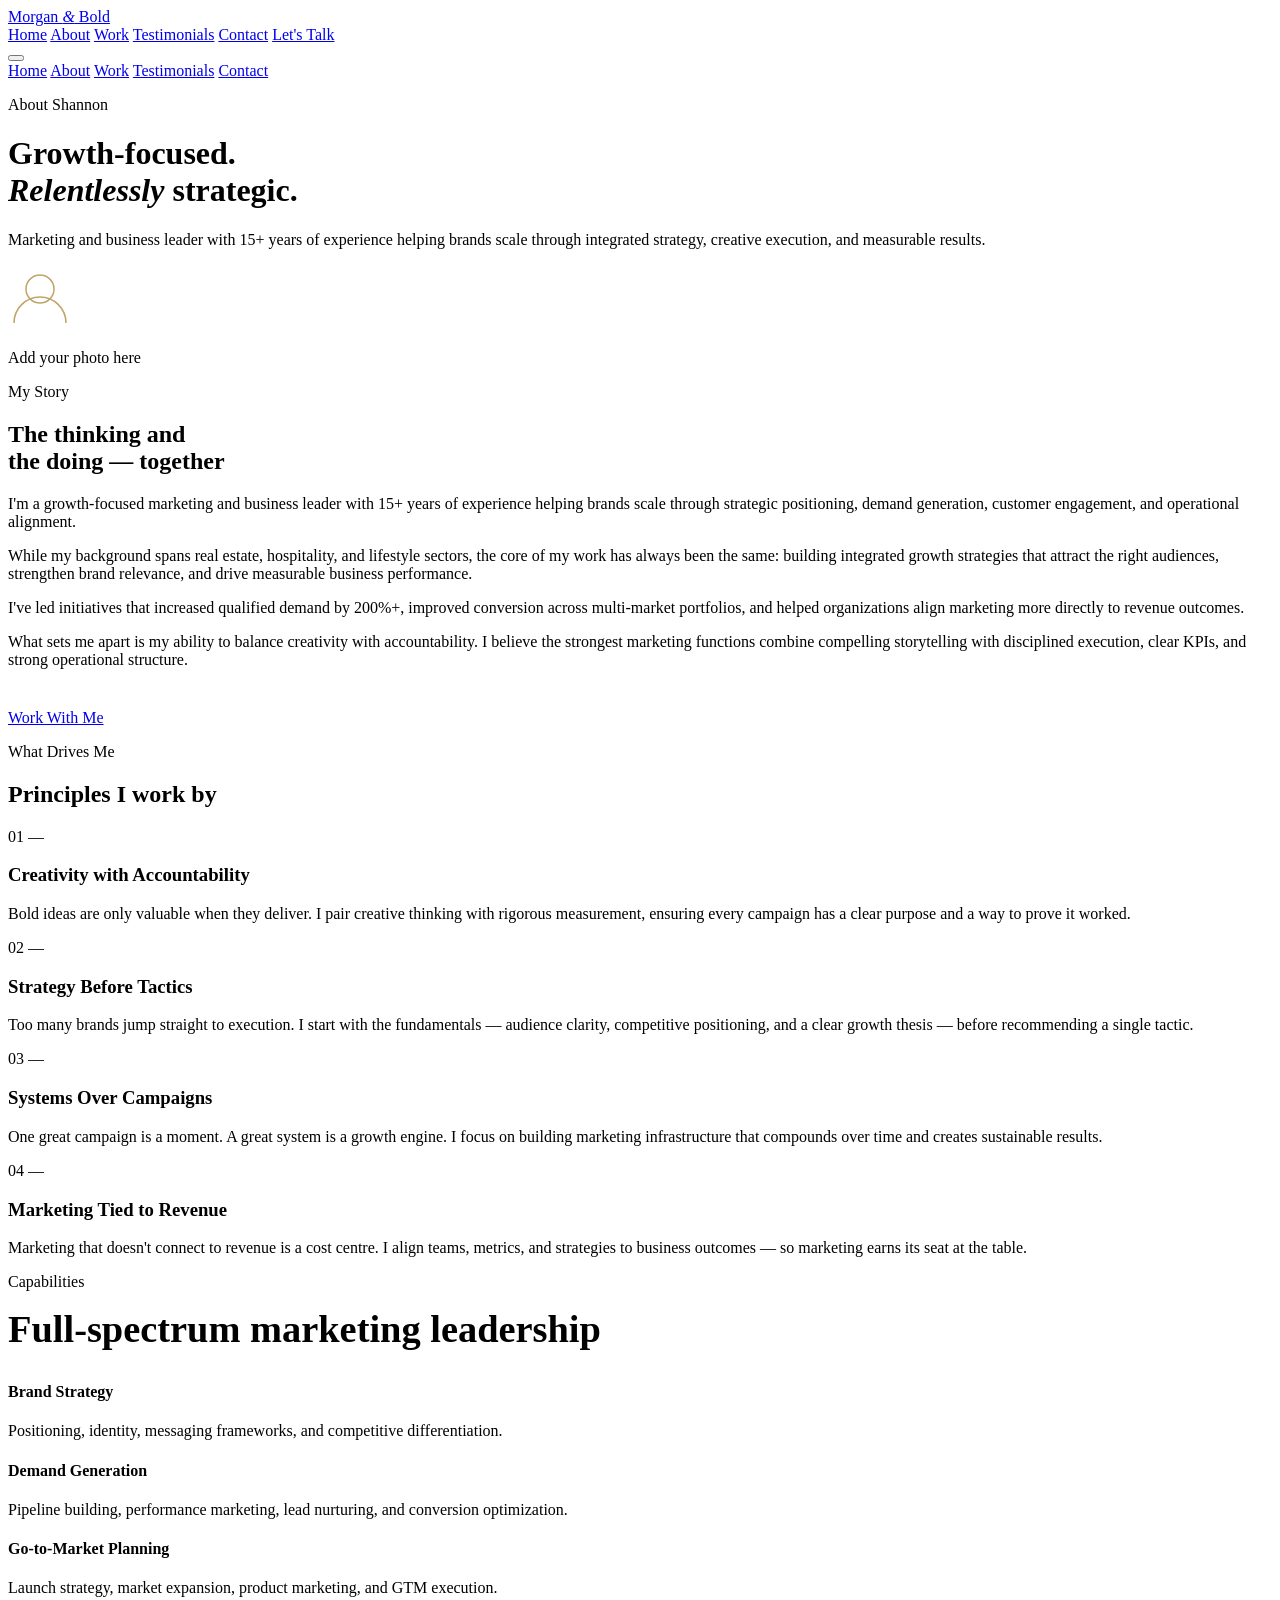
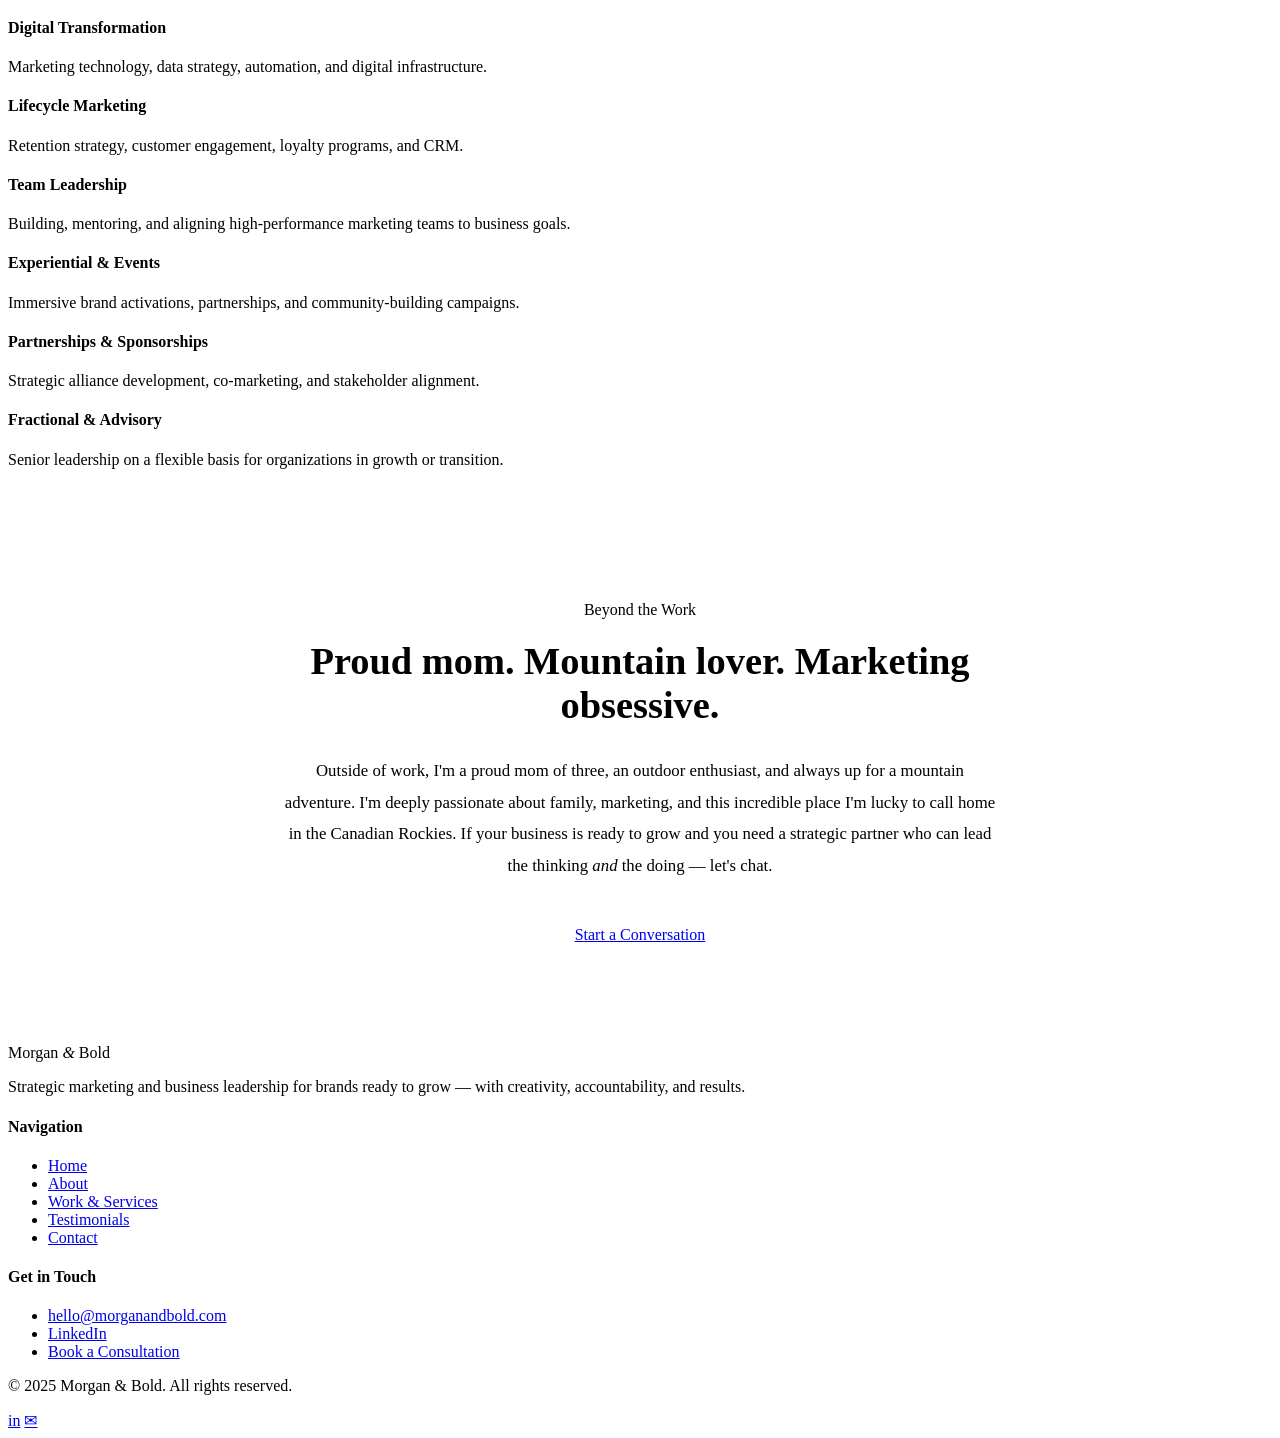
==== about.html @ dfce90c3 "Add files via upload" ====
<!DOCTYPE html>
<html lang="en">
<head>
  <meta charset="UTF-8" />
  <meta name="viewport" content="width=device-width, initial-scale=1.0" />
  <title>About — Morgan &amp; Bold</title>
  <meta name="description" content="Meet Shannon Lee Morgan — 15+ years of marketing leadership across real estate, hospitality, and lifestyle brands." />
  <link rel="stylesheet" href="css/style.css" />
</head>
<body>

  <!-- ══ NAVIGATION ══ -->
  <nav>
    <a href="index.html" class="nav-logo">Morgan <em>&amp;</em> Bold</a>
    <div class="nav-links">
      <a href="index.html">Home</a>
      <a href="about.html" class="active">About</a>
      <a href="work.html">Work</a>
      <a href="testimonials.html">Testimonials</a>
      <a href="contact.html">Contact</a>
      <a href="contact.html" class="nav-cta">Let's Talk</a>
    </div>
    <button class="hamburger" aria-label="Menu">
      <span></span><span></span><span></span>
    </button>
  </nav>
  <div class="mobile-menu">
    <a href="index.html">Home</a>
    <a href="about.html">About</a>
    <a href="work.html">Work</a>
    <a href="testimonials.html">Testimonials</a>
    <a href="contact.html">Contact</a>
  </div>

  <!-- ══ PAGE HERO ══ -->
  <div class="page-hero">
    <div class="container">
      <p class="section-label">About Shannon</p>
      <h1>Growth-focused.<br><em>Relentlessly</em> strategic.</h1>
      <p class="page-hero-sub">Marketing and business leader with 15+ years of experience helping brands scale through integrated strategy, creative execution, and measurable results.</p>
    </div>
  </div>

  <!-- ══ ABOUT INTRO ══ -->
  <section>
    <div class="container">
      <div class="about-intro">
        <div>
          <div class="about-photo-wrap">
            <!-- Replace with: <img src="images/shannon.jpg" alt="Shannon Lee Morgan" style="width:100%;height:100%;object-fit:cover;position:relative;z-index:1;"> -->
            <div class="about-photo-placeholder">
              <svg width="64" height="64" viewBox="0 0 64 64" fill="none">
                <circle cx="32" cy="24" r="14" stroke="#BFA46A" stroke-width="1.5"/>
                <path d="M6 58c0-14.359 11.640-26 26-26s26 11.641 26 26" stroke="#BFA46A" stroke-width="1.5"/>
              </svg>
              <p>Add your photo here</p>
            </div>
          </div>
        </div>

        <div class="about-text">
          <p class="section-label" data-reveal>My Story</p>
          <h2 data-reveal data-reveal-delay="100">The thinking and<br>the doing — together</h2>
          <div class="divider" data-reveal data-reveal-delay="150"></div>
          <p class="lead" data-reveal data-reveal-delay="200">
            I'm a growth-focused marketing and business leader with 15+ years of experience helping brands scale through strategic positioning, demand generation, customer engagement, and operational alignment.
          </p>
          <p data-reveal data-reveal-delay="250">
            While my background spans real estate, hospitality, and lifestyle sectors, the core of my work has always been the same: building integrated growth strategies that attract the right audiences, strengthen brand relevance, and drive measurable business performance.
          </p>
          <p data-reveal data-reveal-delay="300">
            I've led initiatives that increased qualified demand by 200%+, improved conversion across multi-market portfolios, and helped organizations align marketing more directly to revenue outcomes.
          </p>
          <p data-reveal data-reveal-delay="350">
            What sets me apart is my ability to balance creativity with accountability. I believe the strongest marketing functions combine compelling storytelling with disciplined execution, clear KPIs, and strong operational structure.
          </p>
          <div style="margin-top:40px;" data-reveal data-reveal-delay="400">
            <a href="contact.html" class="btn btn-filled"><span>Work With Me</span></a>
          </div>
        </div>
      </div>
    </div>
  </section>

  <!-- ══ VALUES ══ -->
  <section class="values-section">
    <div class="container">
      <p class="section-label" data-reveal>What Drives Me</p>
      <h2 data-reveal data-reveal-delay="100">Principles I work by</h2>
      <div class="values-grid" data-reveal data-reveal-delay="200">
        <div class="value-item">
          <div class="value-num">01 —</div>
          <h3>Creativity with Accountability</h3>
          <p>Bold ideas are only valuable when they deliver. I pair creative thinking with rigorous measurement, ensuring every campaign has a clear purpose and a way to prove it worked.</p>
        </div>
        <div class="value-item">
          <div class="value-num">02 —</div>
          <h3>Strategy Before Tactics</h3>
          <p>Too many brands jump straight to execution. I start with the fundamentals — audience clarity, competitive positioning, and a clear growth thesis — before recommending a single tactic.</p>
        </div>
        <div class="value-item">
          <div class="value-num">03 —</div>
          <h3>Systems Over Campaigns</h3>
          <p>One great campaign is a moment. A great system is a growth engine. I focus on building marketing infrastructure that compounds over time and creates sustainable results.</p>
        </div>
        <div class="value-item">
          <div class="value-num">04 —</div>
          <h3>Marketing Tied to Revenue</h3>
          <p>Marketing that doesn't connect to revenue is a cost centre. I align teams, metrics, and strategies to business outcomes — so marketing earns its seat at the table.</p>
        </div>
      </div>
    </div>
  </section>

  <!-- ══ EXPERTISE ══ -->
  <section class="expertise-section">
    <div class="container">
      <p class="section-label" data-reveal>Capabilities</p>
      <h2 style="font-size:clamp(2rem,3vw,2.8rem);margin-top:16px;" data-reveal data-reveal-delay="100">Full-spectrum marketing leadership</h2>
      <div class="expertise-grid">
        <div class="expertise-pill" data-reveal data-reveal-delay="100">
          <h4>Brand Strategy</h4>
          <p>Positioning, identity, messaging frameworks, and competitive differentiation.</p>
        </div>
        <div class="expertise-pill" data-reveal data-reveal-delay="150">
          <h4>Demand Generation</h4>
          <p>Pipeline building, performance marketing, lead nurturing, and conversion optimization.</p>
        </div>
        <div class="expertise-pill" data-reveal data-reveal-delay="200">
          <h4>Go-to-Market Planning</h4>
          <p>Launch strategy, market expansion, product marketing, and GTM execution.</p>
        </div>
        <div class="expertise-pill" data-reveal data-reveal-delay="250">
          <h4>Digital Transformation</h4>
          <p>Marketing technology, data strategy, automation, and digital infrastructure.</p>
        </div>
        <div class="expertise-pill" data-reveal data-reveal-delay="300">
          <h4>Lifecycle Marketing</h4>
          <p>Retention strategy, customer engagement, loyalty programs, and CRM.</p>
        </div>
        <div class="expertise-pill" data-reveal data-reveal-delay="350">
          <h4>Team Leadership</h4>
          <p>Building, mentoring, and aligning high-performance marketing teams to business goals.</p>
        </div>
        <div class="expertise-pill" data-reveal data-reveal-delay="400">
          <h4>Experiential &amp; Events</h4>
          <p>Immersive brand activations, partnerships, and community-building campaigns.</p>
        </div>
        <div class="expertise-pill" data-reveal data-reveal-delay="450">
          <h4>Partnerships &amp; Sponsorships</h4>
          <p>Strategic alliance development, co-marketing, and stakeholder alignment.</p>
        </div>
        <div class="expertise-pill" data-reveal data-reveal-delay="500">
          <h4>Fractional &amp; Advisory</h4>
          <p>Senior leadership on a flexible basis for organizations in growth or transition.</p>
        </div>
      </div>
    </div>
  </section>

  <!-- ══ PERSONAL NOTE ══ -->
  <section style="background:var(--warm-off);padding:100px 0;">
    <div class="container">
      <div style="max-width:720px;margin:0 auto;text-align:center;">
        <p class="section-label" style="justify-content:center;display:flex;" data-reveal>Beyond the Work</p>
        <h2 style="font-size:clamp(1.8rem,3vw,2.6rem);margin:20px 0 28px;" data-reveal data-reveal-delay="100">Proud mom. Mountain lover. Marketing obsessive.</h2>
        <div class="divider divider-center" data-reveal data-reveal-delay="150"></div>
        <p style="font-size:1.05rem;color:var(--mid);line-height:1.9;" data-reveal data-reveal-delay="200">
          Outside of work, I'm a proud mom of three, an outdoor enthusiast, and always up for a mountain adventure. I'm deeply passionate about family, marketing, and this incredible place I'm lucky to call home in the Canadian Rockies. If your business is ready to grow and you need a strategic partner who can lead the thinking <em>and</em> the doing — let's chat.
        </p>
        <div style="margin-top:44px;" data-reveal data-reveal-delay="300">
          <a href="contact.html" class="btn"><span>Start a Conversation</span></a>
        </div>
      </div>
    </div>
  </section>

  <!-- ══ FOOTER ══ -->
  <footer>
    <div class="footer-top">
      <div>
        <div class="footer-brand-name">Morgan <em>&amp;</em> Bold</div>
        <p class="footer-tagline">Strategic marketing and business leadership for brands ready to grow — with creativity, accountability, and results.</p>
      </div>
      <div class="footer-col">
        <h4>Navigation</h4>
        <ul>
          <li><a href="index.html">Home</a></li>
          <li><a href="about.html">About</a></li>
          <li><a href="work.html">Work &amp; Services</a></li>
          <li><a href="testimonials.html">Testimonials</a></li>
          <li><a href="contact.html">Contact</a></li>
        </ul>
      </div>
      <div class="footer-col">
        <h4>Get in Touch</h4>
        <ul>
          <li><a href="mailto:hello@morganandbold.com">hello@morganandbold.com</a></li>
          <li><a href="https://linkedin.com/in/shannonleemorgan" target="_blank">LinkedIn</a></li>
          <li><a href="contact.html">Book a Consultation</a></li>
        </ul>
      </div>
    </div>
    <div class="footer-bottom">
      <p class="footer-copy">&copy; 2025 Morgan &amp; Bold. All rights reserved.</p>
      <div class="footer-social">
        <a href="https://linkedin.com/in/shannonleemorgan" target="_blank" aria-label="LinkedIn">in</a>
        <a href="mailto:hello@morganandbold.com" aria-label="Email">✉</a>
      </div>
    </div>
  </footer>

  <script src="js/main.js"></script>
</body>
</html>
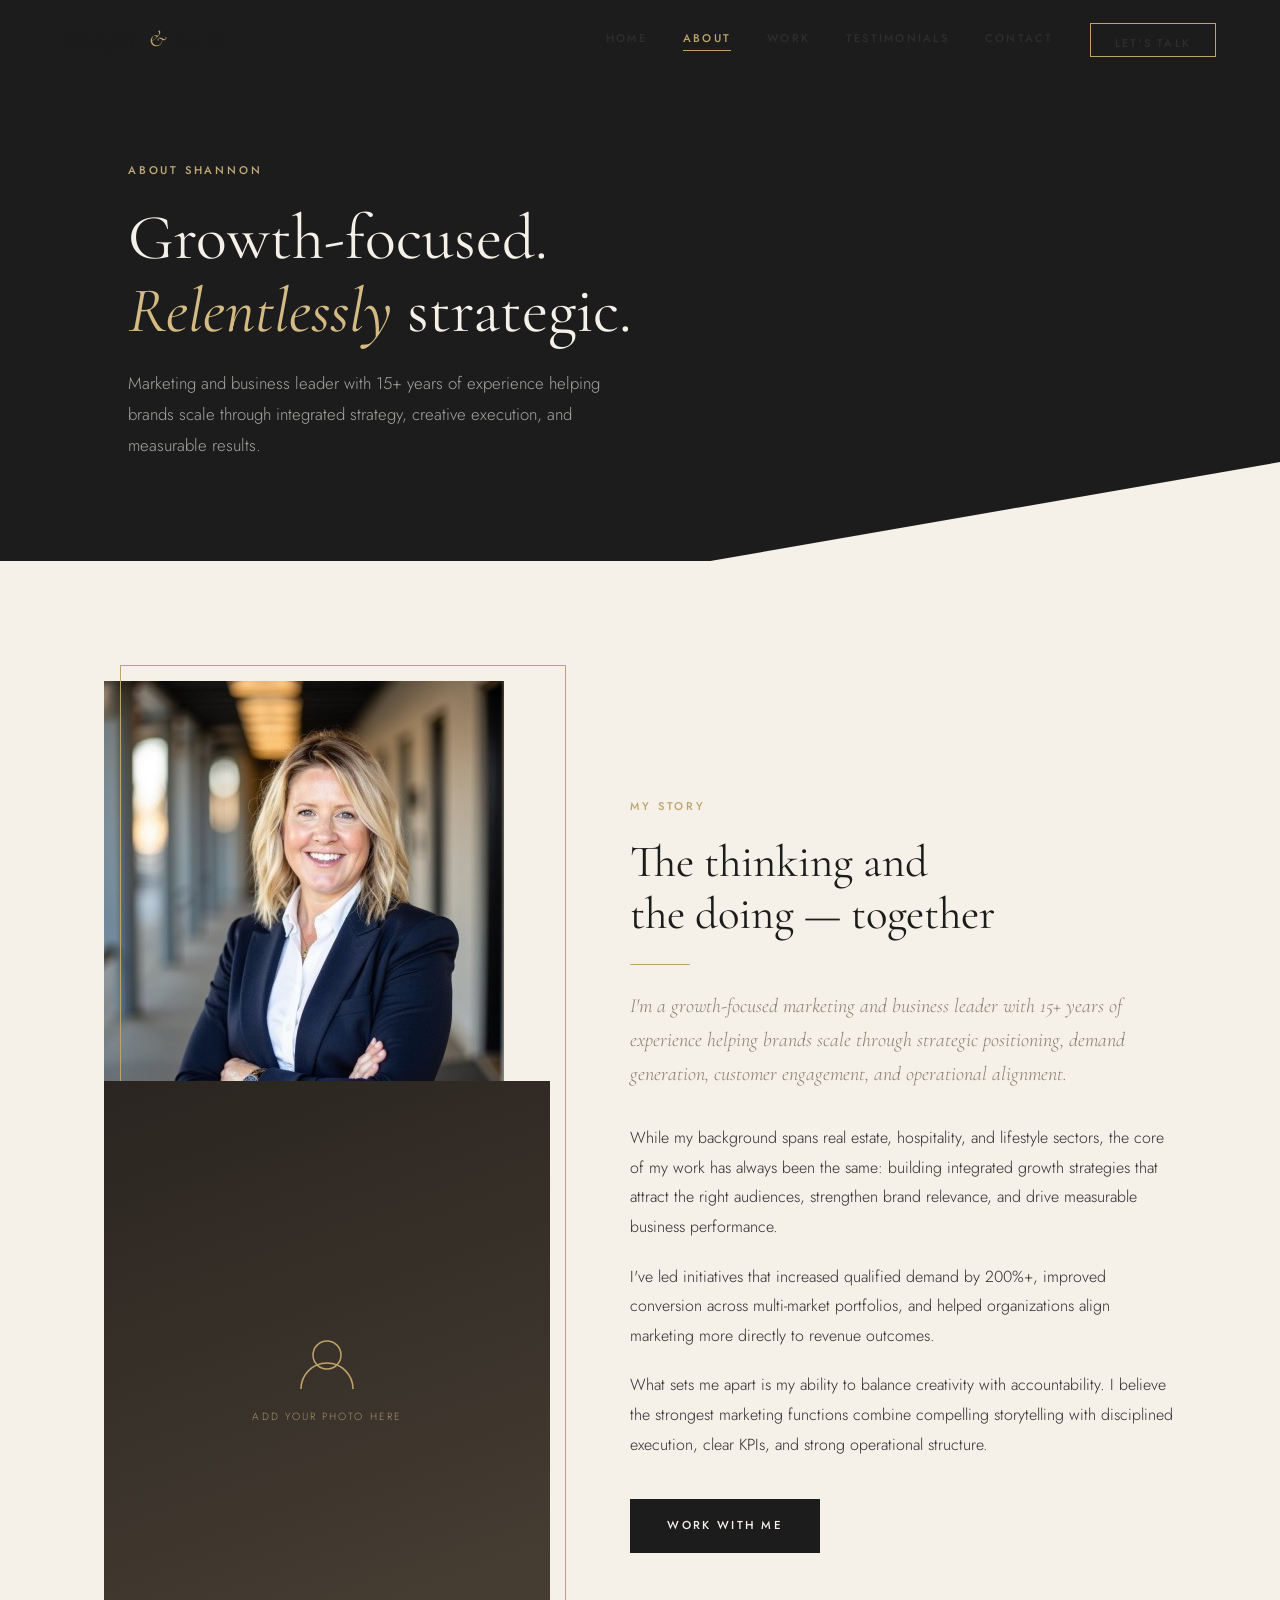
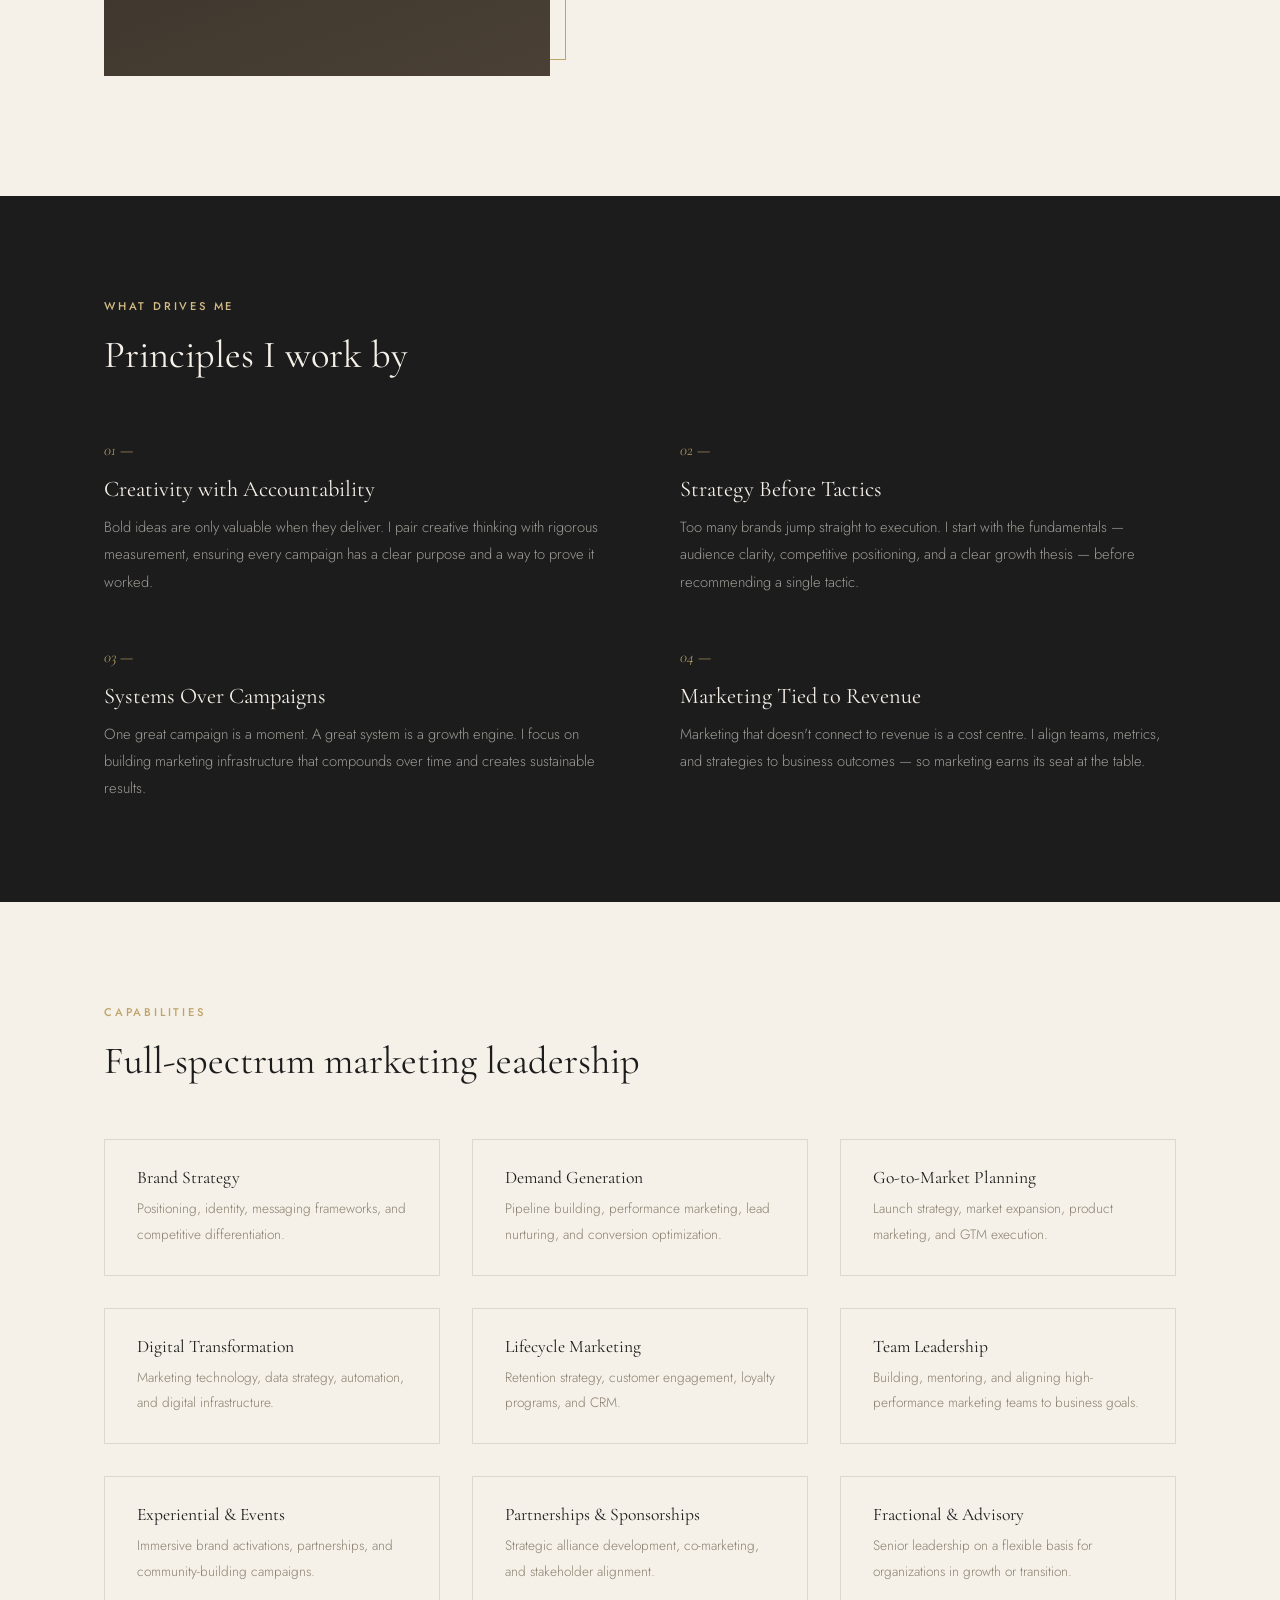
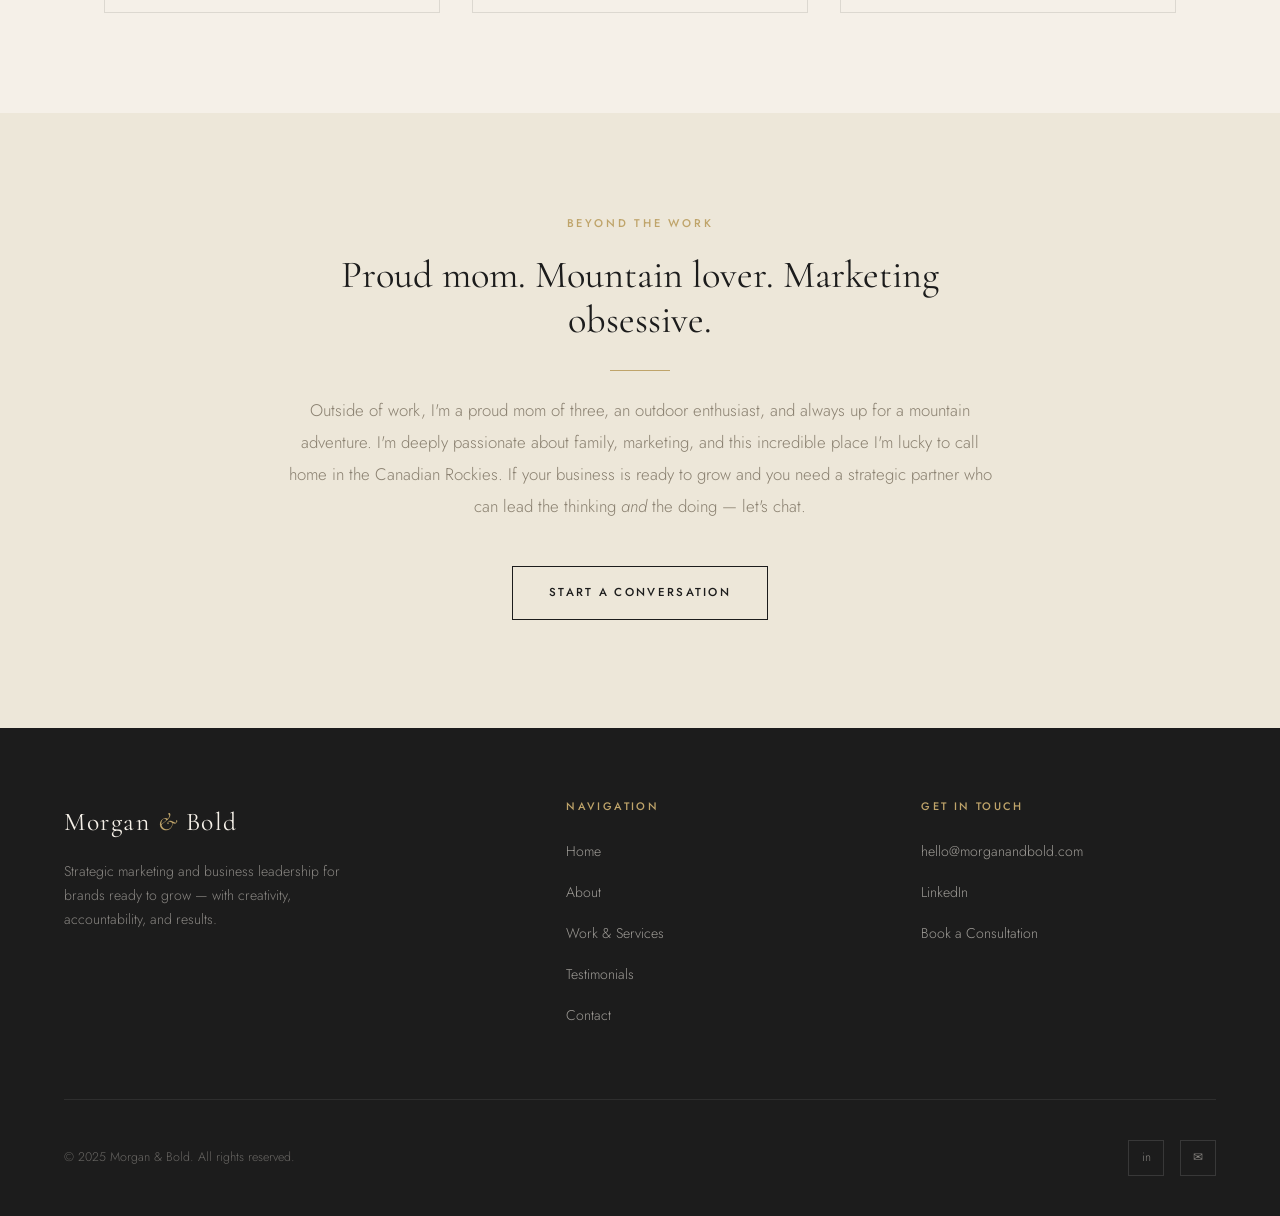
==== commit 12a6d247: "Replace placeholder with actual image in about.html" ====
--- a/about.html
+++ b/about.html
@@ -47,7 +47,7 @@
       <div class="about-intro">
         <div>
           <div class="about-photo-wrap">
-            <!-- Replace with: <img src="images/shannon.jpg" alt="Shannon Lee Morgan" style="width:100%;height:100%;object-fit:cover;position:relative;z-index:1;"> -->
+          <img src="images/shannon.jpg" alt="Shannon Lee Morgan" class="hero-photo">
             <div class="about-photo-placeholder">
               <svg width="64" height="64" viewBox="0 0 64 64" fill="none">
                 <circle cx="32" cy="24" r="14" stroke="#BFA46A" stroke-width="1.5"/>
--- a/css/style.css
+++ b/css/style.css
@@ -0,0 +1,885 @@
+/* =============================================
+   MORGAN & BOLD — Design System
+   Aesthetic: Refined editorial luxury
+   ============================================= */
+
+@import url('https://fonts.googleapis.com/css2?family=Cormorant+Garamond:ital,wght@0,300;0,400;0,500;0,600;1,300;1,400&family=Jost:wght@300;400;500;600&display=swap');
+
+:root {
+  --cream:    #F5F0E8;
+  --warm-off: #EDE7D9;
+  --charcoal: #1C1C1C;
+  --ink:      #2E2E2E;
+  --mid:      #8A8070;
+  --sage:     #7A8C72;
+  --gold:     #BFA46A;
+  --gold-lt:  #D4BB83;
+  --white:    #FFFFFF;
+
+  --font-display: 'Cormorant Garamond', Georgia, serif;
+  --font-body:    'Jost', sans-serif;
+
+  --max-w: 1200px;
+  --nav-h: 80px;
+}
+
+/* ── Reset ── */
+*, *::before, *::after { box-sizing: border-box; margin: 0; padding: 0; }
+html { scroll-behavior: smooth; font-size: 16px; }
+body {
+  background: var(--cream);
+  color: var(--ink);
+  font-family: var(--font-body);
+  font-weight: 300;
+  line-height: 1.7;
+  -webkit-font-smoothing: antialiased;
+}
+img { display: block; max-width: 100%; }
+a { color: inherit; text-decoration: none; }
+ul { list-style: none; }
+
+/* ── Typography ── */
+h1, h2, h3, h4 {
+  font-family: var(--font-display);
+  font-weight: 400;
+  line-height: 1.15;
+  color: var(--charcoal);
+}
+.display { font-size: clamp(3.2rem, 6vw, 6.5rem); font-weight: 300; letter-spacing: -0.02em; }
+.section-label {
+  font-family: var(--font-body);
+  font-size: 0.7rem;
+  font-weight: 500;
+  letter-spacing: 0.25em;
+  text-transform: uppercase;
+  color: var(--gold);
+}
+p { font-size: 1rem; color: var(--ink); line-height: 1.85; }
+
+/* ── Layout ── */
+.container { max-width: var(--max-w); margin: 0 auto; padding: 0 5vw; }
+.section { padding: 120px 0; }
+.section-sm { padding: 80px 0; }
+
+/* ── Divider ── */
+.divider { width: 60px; height: 1px; background: var(--gold); margin: 24px 0; }
+.divider-center { margin: 24px auto; }
+
+/* ── Buttons ── */
+.btn {
+  display: inline-block;
+  font-family: var(--font-body);
+  font-size: 0.72rem;
+  font-weight: 500;
+  letter-spacing: 0.2em;
+  text-transform: uppercase;
+  padding: 16px 36px;
+  border: 1px solid var(--charcoal);
+  color: var(--charcoal);
+  background: transparent;
+  cursor: pointer;
+  transition: color 0.35s;
+  position: relative;
+  overflow: hidden;
+}
+.btn::after {
+  content: '';
+  position: absolute; inset: 0;
+  background: var(--charcoal);
+  transform: translateY(101%);
+  transition: transform 0.38s cubic-bezier(.4,0,.2,1);
+  z-index: 0;
+}
+.btn span { position: relative; z-index: 1; }
+.btn:hover { color: var(--cream); }
+.btn:hover::after { transform: translateY(0); }
+
+.btn-gold { border-color: var(--gold); color: var(--gold); }
+.btn-gold::after { background: var(--gold); }
+.btn-gold:hover { color: var(--charcoal); }
+
+.btn-filled { background: var(--charcoal); color: var(--cream); border-color: var(--charcoal); }
+.btn-filled::after { background: var(--gold); }
+.btn-filled:hover { color: var(--charcoal); }
+
+/* =============================================
+   NAVIGATION
+   ============================================= */
+nav {
+  position: fixed; top: 0; left: 0; right: 0;
+  z-index: 100;
+  height: var(--nav-h);
+  display: flex; align-items: center; justify-content: space-between;
+  padding: 0 5vw;
+  transition: background 0.4s, box-shadow 0.4s;
+}
+nav.scrolled {
+  background: rgba(245,240,232,0.97);
+  box-shadow: 0 1px 0 rgba(0,0,0,0.07);
+  backdrop-filter: blur(10px);
+}
+.nav-logo {
+  font-family: var(--font-display);
+  font-size: 1.45rem;
+  font-weight: 400;
+  letter-spacing: 0.06em;
+  color: var(--charcoal);
+  flex-shrink: 0;
+}
+.nav-logo em { font-style: italic; color: var(--gold); }
+.nav-links { display: flex; gap: 36px; align-items: center; }
+.nav-links a {
+  font-size: 0.7rem;
+  font-weight: 500;
+  letter-spacing: 0.2em;
+  text-transform: uppercase;
+  color: var(--ink);
+  position: relative;
+  padding-bottom: 3px;
+  transition: color 0.25s;
+}
+.nav-links a::after {
+  content: '';
+  position: absolute; bottom: 0; left: 0;
+  width: 0; height: 1px;
+  background: var(--gold);
+  transition: width 0.3s ease;
+}
+.nav-links a:hover, .nav-links a.active { color: var(--gold); }
+.nav-links a:hover::after, .nav-links a.active::after { width: 100%; }
+.nav-cta {
+  font-family: var(--font-body);
+  font-size: 0.68rem;
+  font-weight: 500;
+  letter-spacing: 0.2em;
+  text-transform: uppercase;
+  padding: 10px 24px;
+  border: 1px solid var(--gold);
+  color: var(--gold);
+  transition: background 0.3s, color 0.3s;
+}
+.nav-cta:hover { background: var(--gold); color: var(--charcoal); }
+.nav-cta::after { display: none; }
+
+/* Mobile menu */
+.hamburger {
+  display: none;
+  flex-direction: column;
+  gap: 5px;
+  cursor: pointer;
+  background: none; border: none; padding: 4px;
+}
+.hamburger span { display: block; width: 24px; height: 1px; background: var(--charcoal); transition: all 0.3s; }
+.hamburger.open span:nth-child(1) { transform: translateY(6px) rotate(45deg); }
+.hamburger.open span:nth-child(2) { opacity: 0; }
+.hamburger.open span:nth-child(3) { transform: translateY(-6px) rotate(-45deg); }
+
+.mobile-menu {
+  display: none;
+  position: fixed; top: var(--nav-h); left: 0; right: 0;
+  background: var(--cream);
+  border-top: 1px solid var(--warm-off);
+  padding: 32px 5vw 40px;
+  z-index: 99;
+  box-shadow: 0 20px 40px rgba(0,0,0,0.08);
+}
+.mobile-menu.open { display: block; }
+.mobile-menu a {
+  display: block;
+  font-size: 0.8rem;
+  font-weight: 500;
+  letter-spacing: 0.2em;
+  text-transform: uppercase;
+  color: var(--ink);
+  padding: 16px 0;
+  border-bottom: 1px solid var(--warm-off);
+  transition: color 0.25s;
+}
+.mobile-menu a:last-child { border-bottom: none; }
+.mobile-menu a:hover { color: var(--gold); }
+
+/* =============================================
+   HOME — HERO
+   ============================================= */
+.hero {
+  min-height: 100vh;
+  display: grid;
+  grid-template-columns: 1.1fr 0.9fr;
+  align-items: center;
+  padding-top: var(--nav-h);
+  position: relative;
+  overflow: hidden;
+  background: var(--cream);
+}
+.hero-bg-shape {
+  position: absolute;
+  right: -5%; top: -5%;
+  width: 52%; height: 110%;
+  background: var(--warm-off);
+  clip-path: polygon(18% 0%, 100% 0%, 100% 100%, 0% 100%);
+  z-index: 0;
+}
+.hero-content {
+  position: relative; z-index: 1;
+  padding: 80px 0 80px 5vw;
+  max-width: 640px;
+}
+.hero-eyebrow {
+  display: flex; align-items: center; gap: 16px;
+  margin-bottom: 30px;
+}
+.hero-eyebrow::before {
+  content: '';
+  display: block; width: 40px; height: 1px;
+  background: var(--gold); flex-shrink: 0;
+}
+.hero-eyebrow span {
+  font-size: 0.7rem; font-weight: 500;
+  letter-spacing: 0.25em; text-transform: uppercase;
+  color: var(--gold);
+}
+.hero h1 { margin-bottom: 24px; }
+.hero h1 em { font-style: italic; color: var(--gold); }
+.hero-sub {
+  font-size: 1.08rem;
+  color: var(--mid);
+  max-width: 480px;
+  margin-bottom: 48px;
+  line-height: 1.85;
+}
+.hero-cta { display: flex; gap: 18px; flex-wrap: wrap; }
+
+.hero-stats {
+  display: flex; gap: 48px;
+  margin-top: 64px;
+  padding-top: 48px;
+  border-top: 1px solid rgba(0,0,0,0.1);
+}
+.stat-num {
+  font-family: var(--font-display);
+  font-size: 2.6rem; font-weight: 300;
+  color: var(--charcoal); line-height: 1;
+}
+.stat-num em { font-style: italic; color: var(--gold); }
+.stat-label {
+  font-size: 0.68rem; letter-spacing: 0.15em;
+  text-transform: uppercase; color: var(--mid);
+  margin-top: 8px;
+}
+
+.hero-image {
+  position: relative; z-index: 1;
+  display: flex; align-items: center; justify-content: center;
+  padding: 80px 5vw 80px 40px;
+}
+.hero-photo-wrap {
+  position: relative;
+  width: min(360px, 38vw);
+  aspect-ratio: 3/4;
+}
+.hero-photo-wrap::before {
+  content: '';
+  position: absolute;
+  top: -18px; left: -18px;
+  right: 18px; bottom: 18px;
+  border: 1px solid var(--gold);
+  z-index: 0;
+  transition: transform 0.4s ease;
+}
+.hero-photo-wrap:hover::before {
+  transform: translate(6px, 6px);
+}
+.hero-photo-placeholder {
+  position: relative; z-index: 1;
+  width: 100%; height: 100%;
+  background: linear-gradient(160deg, #2a2520 0%, #4a4035 60%, #5c4f3a 100%);
+  display: flex; flex-direction: column;
+  align-items: center; justify-content: center;
+  gap: 12px;
+}
+.hero-photo-placeholder svg { opacity: 0.35; }
+.hero-photo-placeholder p {
+  font-size: 0.65rem; letter-spacing: 0.2em;
+  text-transform: uppercase; color: var(--gold-lt);
+  opacity: 0.7;
+}
+
+/* =============================================
+   HOME — INTRO STRIP
+   ============================================= */
+.intro-strip {
+  background: var(--charcoal);
+  padding: 56px 0;
+}
+.intro-strip-inner {
+  display: flex; align-items: center; gap: 60px;
+  flex-wrap: wrap;
+}
+.intro-strip-text {
+  flex: 1; min-width: 280px;
+  font-family: var(--font-display);
+  font-size: clamp(1.4rem, 2.5vw, 2rem);
+  font-weight: 300;
+  color: var(--cream);
+  line-height: 1.5;
+  font-style: italic;
+}
+.intro-strip-text strong { font-style: normal; font-weight: 500; color: var(--gold-lt); }
+.intro-strip-link {
+  flex-shrink: 0;
+  font-size: 0.7rem; font-weight: 500;
+  letter-spacing: 0.2em; text-transform: uppercase;
+  color: var(--gold); border-bottom: 1px solid var(--gold);
+  padding-bottom: 3px; transition: opacity 0.25s;
+}
+.intro-strip-link:hover { opacity: 0.7; }
+
+/* =============================================
+   HOME — SERVICES PREVIEW
+   ============================================= */
+.services-grid {
+  display: grid;
+  grid-template-columns: repeat(3, 1fr);
+  gap: 1px;
+  background: rgba(0,0,0,0.08);
+  border: 1px solid rgba(0,0,0,0.08);
+  margin-top: 64px;
+}
+.service-card {
+  background: var(--cream);
+  padding: 52px 40px;
+  transition: background 0.35s;
+  position: relative;
+  overflow: hidden;
+}
+.service-card::after {
+  content: '';
+  position: absolute; bottom: 0; left: 40px;
+  width: 0; height: 2px;
+  background: var(--gold);
+  transition: width 0.4s ease;
+}
+.service-card:hover { background: var(--warm-off); }
+.service-card:hover::after { width: calc(100% - 80px); }
+.service-num {
+  font-family: var(--font-display);
+  font-size: 3rem; font-weight: 300;
+  color: rgba(0,0,0,0.06); line-height: 1;
+  margin-bottom: 24px;
+}
+.service-card h3 {
+  font-size: 1.4rem; margin-bottom: 16px;
+}
+.service-card p { font-size: 0.9rem; color: var(--mid); }
+
+/* =============================================
+   PAGE HERO (inner pages)
+   ============================================= */
+.page-hero {
+  background: var(--charcoal);
+  padding: 160px 5vw 100px;
+  position: relative;
+  overflow: hidden;
+}
+.page-hero::after {
+  content: '';
+  position: absolute; right: 0; bottom: -1px;
+  width: 45%; height: 100px;
+  background: var(--cream);
+  clip-path: polygon(100% 0, 100% 100%, 0 100%);
+}
+.page-hero .section-label { color: var(--gold-lt); opacity: 0.9; }
+.page-hero h1 {
+  color: var(--cream);
+  font-size: clamp(2.8rem, 5vw, 5.5rem);
+  margin-top: 20px;
+  max-width: 700px;
+}
+.page-hero h1 em { color: var(--gold-lt); }
+.page-hero-sub {
+  color: rgba(245,240,232,0.65);
+  font-size: 1.05rem;
+  margin-top: 20px;
+  max-width: 520px;
+}
+
+/* =============================================
+   ABOUT PAGE
+   ============================================= */
+.about-intro {
+  display: grid;
+  grid-template-columns: 0.9fr 1.1fr;
+  gap: 80px;
+  align-items: center;
+  padding: 120px 0;
+}
+.about-photo-wrap {
+  position: relative;
+  aspect-ratio: 3/4;
+}
+.about-photo-wrap::before {
+  content: '';
+  position: absolute;
+  top: -16px; right: -16px;
+  bottom: 16px; left: 16px;
+  border: 1px solid var(--gold);
+  z-index: 0;
+}
+.about-photo-placeholder {
+  position: relative; z-index: 1;
+  width: 100%; height: 100%;
+  background: linear-gradient(160deg, #2a2520 0%, #4a4035 100%);
+  display: flex; flex-direction: column;
+  align-items: center; justify-content: center; gap: 12px;
+}
+.about-photo-placeholder p { font-size: 0.65rem; letter-spacing: 0.2em; text-transform: uppercase; color: var(--gold-lt); opacity: 0.7; }
+.about-text h2 { font-size: clamp(2rem, 3.5vw, 3rem); margin-bottom: 20px; }
+.about-text .lead {
+  font-family: var(--font-display);
+  font-size: 1.25rem; font-weight: 300;
+  font-style: italic; color: var(--mid);
+  margin-bottom: 32px; line-height: 1.7;
+}
+.about-text p { margin-bottom: 20px; }
+.about-text p:last-of-type { margin-bottom: 36px; }
+
+.values-section { background: var(--charcoal); padding: 100px 0; }
+.values-section .section-label { color: var(--gold-lt); }
+.values-section h2 { color: var(--cream); margin-top: 16px; margin-bottom: 60px; font-size: clamp(2rem, 3vw, 2.8rem); }
+.values-grid {
+  display: grid;
+  grid-template-columns: repeat(2, 1fr);
+  gap: 48px 80px;
+}
+.value-item {}
+.value-num {
+  font-family: var(--font-display);
+  font-size: 1rem; color: var(--gold); font-style: italic;
+  margin-bottom: 12px;
+}
+.value-item h3 { color: var(--cream); font-size: 1.4rem; margin-bottom: 12px; }
+.value-item p { color: rgba(245,240,232,0.6); font-size: 0.92rem; }
+
+.expertise-section { padding: 100px 0; }
+.expertise-grid {
+  display: grid;
+  grid-template-columns: repeat(3, 1fr);
+  gap: 32px;
+  margin-top: 56px;
+}
+.expertise-pill {
+  padding: 28px 32px;
+  border: 1px solid rgba(0,0,0,0.1);
+  transition: border-color 0.3s, transform 0.3s;
+}
+.expertise-pill:hover {
+  border-color: var(--gold);
+  transform: translateY(-4px);
+}
+.expertise-pill h4 { font-size: 1.1rem; margin-bottom: 8px; }
+.expertise-pill p { font-size: 0.85rem; color: var(--mid); }
+
+/* =============================================
+   WORK PAGE
+   ============================================= */
+.work-intro { padding: 80px 0 40px; }
+.work-intro p { font-size: 1.05rem; max-width: 680px; color: var(--mid); }
+
+.work-filter {
+  display: flex; gap: 4px;
+  margin-bottom: 60px; flex-wrap: wrap;
+}
+.filter-btn {
+  font-family: var(--font-body);
+  font-size: 0.68rem; font-weight: 500;
+  letter-spacing: 0.18em; text-transform: uppercase;
+  padding: 10px 22px;
+  border: 1px solid rgba(0,0,0,0.15);
+  background: transparent; cursor: pointer;
+  color: var(--mid); transition: all 0.25s;
+}
+.filter-btn.active, .filter-btn:hover {
+  background: var(--charcoal); color: var(--cream);
+  border-color: var(--charcoal);
+}
+
+.work-grid {
+  display: grid;
+  grid-template-columns: repeat(2, 1fr);
+  gap: 2px;
+  background: rgba(0,0,0,0.06);
+}
+.work-card {
+  background: var(--cream);
+  padding: 56px 48px;
+  position: relative; overflow: hidden;
+  cursor: pointer;
+  transition: background 0.35s;
+}
+.work-card:first-child { grid-column: span 2; }
+.work-card::before {
+  content: '';
+  position: absolute; top: 0; left: 0;
+  width: 3px; height: 0;
+  background: var(--gold);
+  transition: height 0.4s ease;
+}
+.work-card:hover { background: var(--warm-off); }
+.work-card:hover::before { height: 100%; }
+.work-tag {
+  display: inline-block;
+  font-size: 0.65rem; font-weight: 500;
+  letter-spacing: 0.2em; text-transform: uppercase;
+  color: var(--gold);
+  border: 1px solid var(--gold);
+  padding: 5px 14px;
+  margin-bottom: 24px;
+}
+.work-card h3 { font-size: clamp(1.4rem, 2.5vw, 2rem); margin-bottom: 16px; }
+.work-card p { font-size: 0.93rem; color: var(--mid); max-width: 560px; margin-bottom: 28px; }
+.work-metrics {
+  display: flex; gap: 40px; flex-wrap: wrap;
+  padding-top: 28px;
+  border-top: 1px solid rgba(0,0,0,0.08);
+}
+.metric {}
+.metric-val {
+  font-family: var(--font-display);
+  font-size: 1.8rem; font-weight: 300;
+  color: var(--charcoal); line-height: 1;
+}
+.metric-val em { font-style: italic; color: var(--gold); }
+.metric-label {
+  font-size: 0.65rem; letter-spacing: 0.15em;
+  text-transform: uppercase; color: var(--mid);
+  margin-top: 6px;
+}
+
+.services-full { padding: 100px 0; background: var(--warm-off); }
+.services-full h2 { font-size: clamp(2rem, 3vw, 3rem); margin-bottom: 16px; }
+.services-full-grid {
+  display: grid;
+  grid-template-columns: repeat(3, 1fr);
+  gap: 32px;
+  margin-top: 60px;
+}
+.service-full-card {
+  background: var(--cream);
+  padding: 40px 36px;
+  border-bottom: 2px solid transparent;
+  transition: border-color 0.3s, transform 0.3s;
+}
+.service-full-card:hover {
+  border-color: var(--gold);
+  transform: translateY(-6px);
+}
+.service-icon {
+  width: 44px; height: 44px;
+  margin-bottom: 24px;
+  color: var(--gold);
+}
+.service-full-card h3 { font-size: 1.25rem; margin-bottom: 14px; }
+.service-full-card ul { margin-top: 16px; }
+.service-full-card ul li {
+  font-size: 0.85rem; color: var(--mid);
+  padding: 6px 0;
+  border-bottom: 1px solid rgba(0,0,0,0.06);
+  display: flex; align-items: center; gap: 10px;
+}
+.service-full-card ul li::before {
+  content: '—';
+  color: var(--gold); font-size: 0.7rem; flex-shrink: 0;
+}
+
+/* =============================================
+   TESTIMONIALS PAGE
+   ============================================= */
+.testimonials-intro { padding: 80px 0 20px; max-width: 680px; }
+.testimonials-intro p { font-size: 1.05rem; color: var(--mid); }
+
+.testimonials-featured {
+  padding: 80px 0 40px;
+}
+.testimonial-featured-card {
+  background: var(--charcoal);
+  padding: 72px 80px;
+  position: relative;
+  overflow: hidden;
+  margin-bottom: 2px;
+}
+.testimonial-featured-card::before {
+  content: '\201C';
+  position: absolute; top: 20px; left: 56px;
+  font-family: var(--font-display);
+  font-size: 12rem; line-height: 1;
+  color: rgba(191,164,106,0.12);
+  pointer-events: none;
+}
+.testimonial-featured-card blockquote {
+  font-family: var(--font-display);
+  font-size: clamp(1.3rem, 2.2vw, 1.75rem);
+  font-weight: 300; font-style: italic;
+  color: var(--cream);
+  line-height: 1.65;
+  max-width: 820px;
+  position: relative; z-index: 1;
+  margin-bottom: 40px;
+}
+.testimonial-author {
+  display: flex; align-items: center; gap: 20px;
+}
+.author-avatar {
+  width: 52px; height: 52px;
+  border-radius: 50%;
+  background: linear-gradient(135deg, var(--gold) 0%, #8a6d35 100%);
+  display: flex; align-items: center; justify-content: center;
+  font-family: var(--font-display);
+  font-size: 1.2rem; color: var(--charcoal); font-weight: 500;
+  flex-shrink: 0;
+}
+.author-name {
+  font-family: var(--font-body);
+  font-size: 0.85rem; font-weight: 500;
+  letter-spacing: 0.08em;
+  color: var(--cream);
+  text-transform: uppercase;
+}
+.author-title { font-size: 0.78rem; color: rgba(245,240,232,0.5); margin-top: 4px; }
+
+.testimonials-grid {
+  display: grid;
+  grid-template-columns: repeat(3, 1fr);
+  gap: 2px;
+  background: rgba(0,0,0,0.07);
+  margin-bottom: 80px;
+}
+.testimonial-card {
+  background: var(--cream);
+  padding: 48px 40px;
+  transition: background 0.3s;
+  position: relative;
+}
+.testimonial-card:hover { background: var(--warm-off); }
+.testimonial-stars {
+  display: flex; gap: 4px;
+  margin-bottom: 24px;
+}
+.star { color: var(--gold); font-size: 0.85rem; }
+.testimonial-card blockquote {
+  font-family: var(--font-display);
+  font-size: 1.05rem; font-style: italic;
+  color: var(--ink); line-height: 1.7;
+  margin-bottom: 32px;
+}
+.testimonial-card .author-name { color: var(--charcoal); }
+.testimonial-card .author-title { color: var(--mid); }
+.testimonial-card .author-avatar {
+  background: linear-gradient(135deg, var(--warm-off) 0%, var(--gold-lt) 100%);
+  color: var(--charcoal);
+}
+
+.cta-banner {
+  background: var(--warm-off);
+  padding: 80px 5vw;
+  text-align: center;
+}
+.cta-banner h2 { font-size: clamp(2rem, 3.5vw, 3.2rem); margin-bottom: 16px; }
+.cta-banner p { font-size: 1.05rem; color: var(--mid); max-width: 520px; margin: 0 auto 40px; }
+
+/* =============================================
+   CONTACT PAGE
+   ============================================= */
+.contact-layout {
+  display: grid;
+  grid-template-columns: 1fr 1.2fr;
+  gap: 80px;
+  padding: 100px 0;
+  align-items: start;
+}
+.contact-info h2 { font-size: clamp(2rem, 3vw, 2.8rem); margin-bottom: 20px; }
+.contact-info .lead {
+  font-size: 1.05rem; color: var(--mid);
+  margin-bottom: 48px; line-height: 1.85;
+}
+.contact-item {
+  display: flex; gap: 20px;
+  margin-bottom: 32px; align-items: flex-start;
+}
+.contact-icon {
+  width: 44px; height: 44px;
+  border: 1px solid var(--gold);
+  display: flex; align-items: center; justify-content: center;
+  color: var(--gold); flex-shrink: 0;
+}
+.contact-item-label {
+  font-size: 0.65rem; font-weight: 500;
+  letter-spacing: 0.2em; text-transform: uppercase;
+  color: var(--gold); margin-bottom: 6px;
+}
+.contact-item-value { font-size: 0.95rem; color: var(--ink); }
+
+.contact-form-wrap {
+  background: var(--warm-off);
+  padding: 56px 52px;
+}
+.contact-form-wrap h3 {
+  font-size: 1.7rem; margin-bottom: 8px;
+}
+.contact-form-wrap p { font-size: 0.9rem; color: var(--mid); margin-bottom: 40px; }
+
+.form-group { margin-bottom: 28px; }
+.form-group label {
+  display: block;
+  font-size: 0.68rem; font-weight: 500;
+  letter-spacing: 0.18em; text-transform: uppercase;
+  color: var(--mid); margin-bottom: 10px;
+}
+.form-group input,
+.form-group select,
+.form-group textarea {
+  width: 100%;
+  padding: 14px 18px;
+  background: var(--cream);
+  border: 1px solid rgba(0,0,0,0.1);
+  color: var(--ink);
+  font-family: var(--font-body);
+  font-size: 0.95rem;
+  font-weight: 300;
+  outline: none;
+  transition: border-color 0.25s;
+  appearance: none;
+}
+.form-group input:focus,
+.form-group select:focus,
+.form-group textarea:focus { border-color: var(--gold); }
+.form-group textarea { min-height: 130px; resize: vertical; }
+.form-row { display: grid; grid-template-columns: 1fr 1fr; gap: 20px; }
+.form-submit { margin-top: 8px; }
+.form-submit .btn { width: 100%; text-align: center; }
+
+.contact-availability {
+  background: var(--charcoal);
+  padding: 60px 5vw;
+  text-align: center;
+}
+.contact-availability h3 { color: var(--cream); font-size: 1.6rem; margin-bottom: 12px; }
+.contact-availability p { color: rgba(245,240,232,0.6); max-width: 520px; margin: 0 auto 32px; }
+.avail-tags { display: flex; gap: 12px; justify-content: center; flex-wrap: wrap; }
+.avail-tag {
+  padding: 10px 24px;
+  border: 1px solid rgba(191,164,106,0.4);
+  font-size: 0.7rem; font-weight: 500;
+  letter-spacing: 0.15em; text-transform: uppercase;
+  color: var(--gold-lt);
+}
+
+/* =============================================
+   FOOTER
+   ============================================= */
+footer {
+  background: var(--charcoal);
+  padding: 72px 5vw 40px;
+  color: var(--cream);
+}
+.footer-top {
+  display: grid;
+  grid-template-columns: 1.5fr 1fr 1fr;
+  gap: 60px;
+  padding-bottom: 56px;
+  border-bottom: 1px solid rgba(255,255,255,0.08);
+  margin-bottom: 40px;
+}
+.footer-brand-name {
+  font-family: var(--font-display);
+  font-size: 1.6rem; font-weight: 400;
+  letter-spacing: 0.06em; margin-bottom: 16px;
+}
+.footer-brand-name em { font-style: italic; color: var(--gold); }
+.footer-tagline { font-size: 0.88rem; color: rgba(245,240,232,0.5); line-height: 1.7; max-width: 280px; }
+.footer-col h4 {
+  font-family: var(--font-body);
+  font-size: 0.68rem; font-weight: 500;
+  letter-spacing: 0.22em; text-transform: uppercase;
+  color: var(--gold); margin-bottom: 24px;
+}
+.footer-col ul li { margin-bottom: 14px; }
+.footer-col ul li a {
+  font-size: 0.88rem; color: rgba(245,240,232,0.6);
+  transition: color 0.25s;
+}
+.footer-col ul li a:hover { color: var(--gold-lt); }
+.footer-bottom {
+  display: flex; justify-content: space-between; align-items: center;
+  flex-wrap: wrap; gap: 16px;
+}
+.footer-copy { font-size: 0.78rem; color: rgba(245,240,232,0.35); }
+.footer-social { display: flex; gap: 16px; }
+.footer-social a {
+  width: 36px; height: 36px;
+  border: 1px solid rgba(255,255,255,0.12);
+  display: flex; align-items: center; justify-content: center;
+  color: rgba(245,240,232,0.5); font-size: 0.75rem;
+  transition: all 0.25s;
+}
+.footer-social a:hover {
+  border-color: var(--gold);
+  color: var(--gold);
+}
+
+/* =============================================
+   ANIMATIONS
+   ============================================= */
+@keyframes fadeUp {
+  from { opacity: 0; transform: translateY(28px); }
+  to   { opacity: 1; transform: translateY(0); }
+}
+.fade-up { animation: fadeUp 0.7s ease both; }
+.fade-up-d1 { animation-delay: 0.1s; }
+.fade-up-d2 { animation-delay: 0.22s; }
+.fade-up-d3 { animation-delay: 0.36s; }
+.fade-up-d4 { animation-delay: 0.5s; }
+
+[data-reveal] { opacity: 0; transform: translateY(30px); transition: opacity 0.7s ease, transform 0.7s ease; }
+[data-reveal].revealed { opacity: 1; transform: translateY(0); }
+
+/* =============================================
+   RESPONSIVE
+   ============================================= */
+@media (max-width: 1024px) {
+  .hero { grid-template-columns: 1fr; min-height: auto; padding: 120px 0 80px; }
+  .hero-bg-shape { display: none; }
+  .hero-content { padding: 0 5vw; text-align: center; max-width: 100%; }
+  .hero-eyebrow { justify-content: center; }
+  .hero-sub { margin: 0 auto 48px; }
+  .hero-cta { justify-content: center; }
+  .hero-stats { justify-content: center; }
+  .hero-image { display: none; }
+  .services-grid { grid-template-columns: 1fr; }
+  .about-intro { grid-template-columns: 1fr; gap: 48px; }
+  .about-photo-wrap { max-width: 400px; margin: 0 auto; }
+  .values-grid { grid-template-columns: 1fr; }
+  .expertise-grid { grid-template-columns: repeat(2, 1fr); }
+  .work-card:first-child { grid-column: span 1; }
+  .work-grid { grid-template-columns: 1fr; }
+  .services-full-grid { grid-template-columns: repeat(2, 1fr); }
+  .testimonials-grid { grid-template-columns: 1fr; }
+  .testimonial-featured-card { padding: 48px 36px; }
+  .contact-layout { grid-template-columns: 1fr; gap: 48px; }
+  .footer-top { grid-template-columns: 1fr 1fr; }
+}
+
+@media (max-width: 768px) {
+  .nav-links, .nav-cta { display: none; }
+  .hamburger { display: flex; }
+  :root { --nav-h: 68px; }
+  .section { padding: 80px 0; }
+  .services-full-grid { grid-template-columns: 1fr; }
+  .expertise-grid { grid-template-columns: 1fr; }
+  .form-row { grid-template-columns: 1fr; }
+  .contact-form-wrap { padding: 36px 28px; }
+  .footer-top { grid-template-columns: 1fr; gap: 40px; }
+  .testimonial-featured-card::before { font-size: 7rem; }
+  .hero-stats { gap: 28px; }
+  .intro-strip-inner { gap: 32px; }
+  .page-hero { padding: 130px 5vw 80px; }
+}
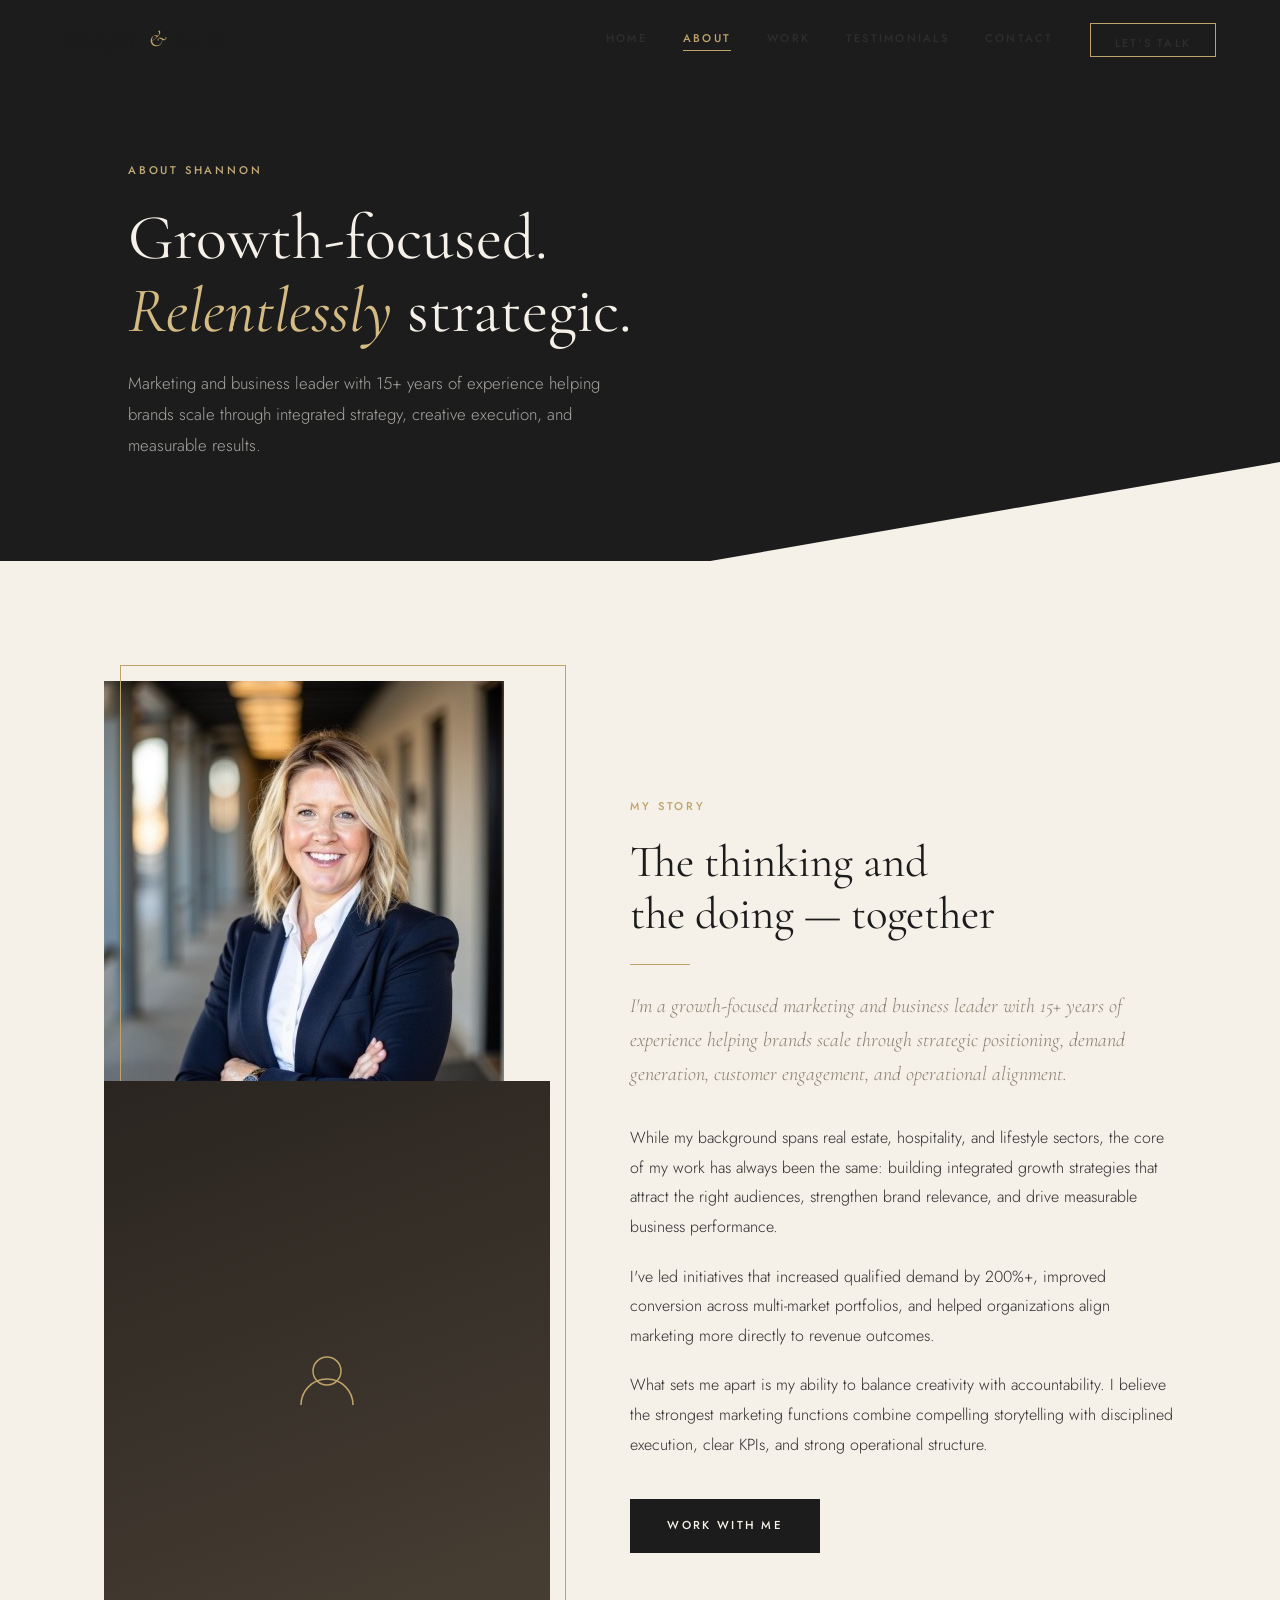
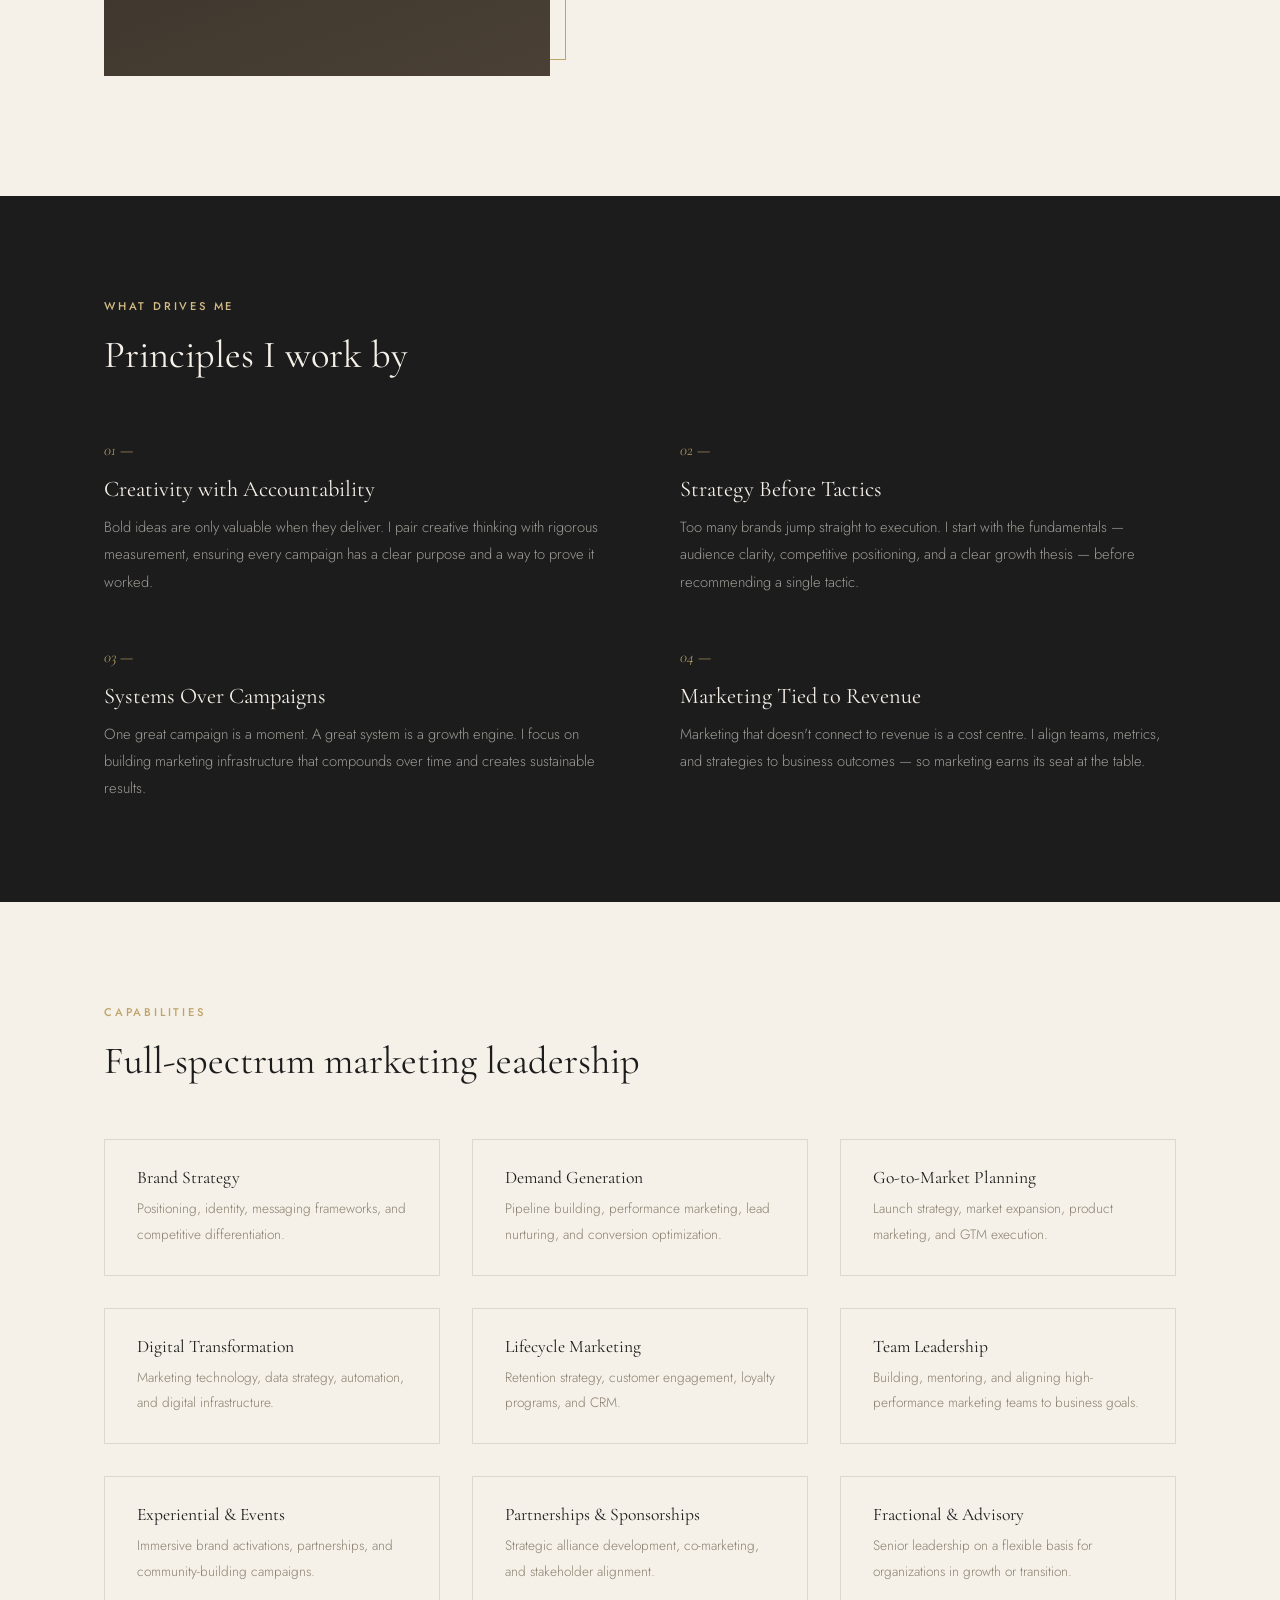
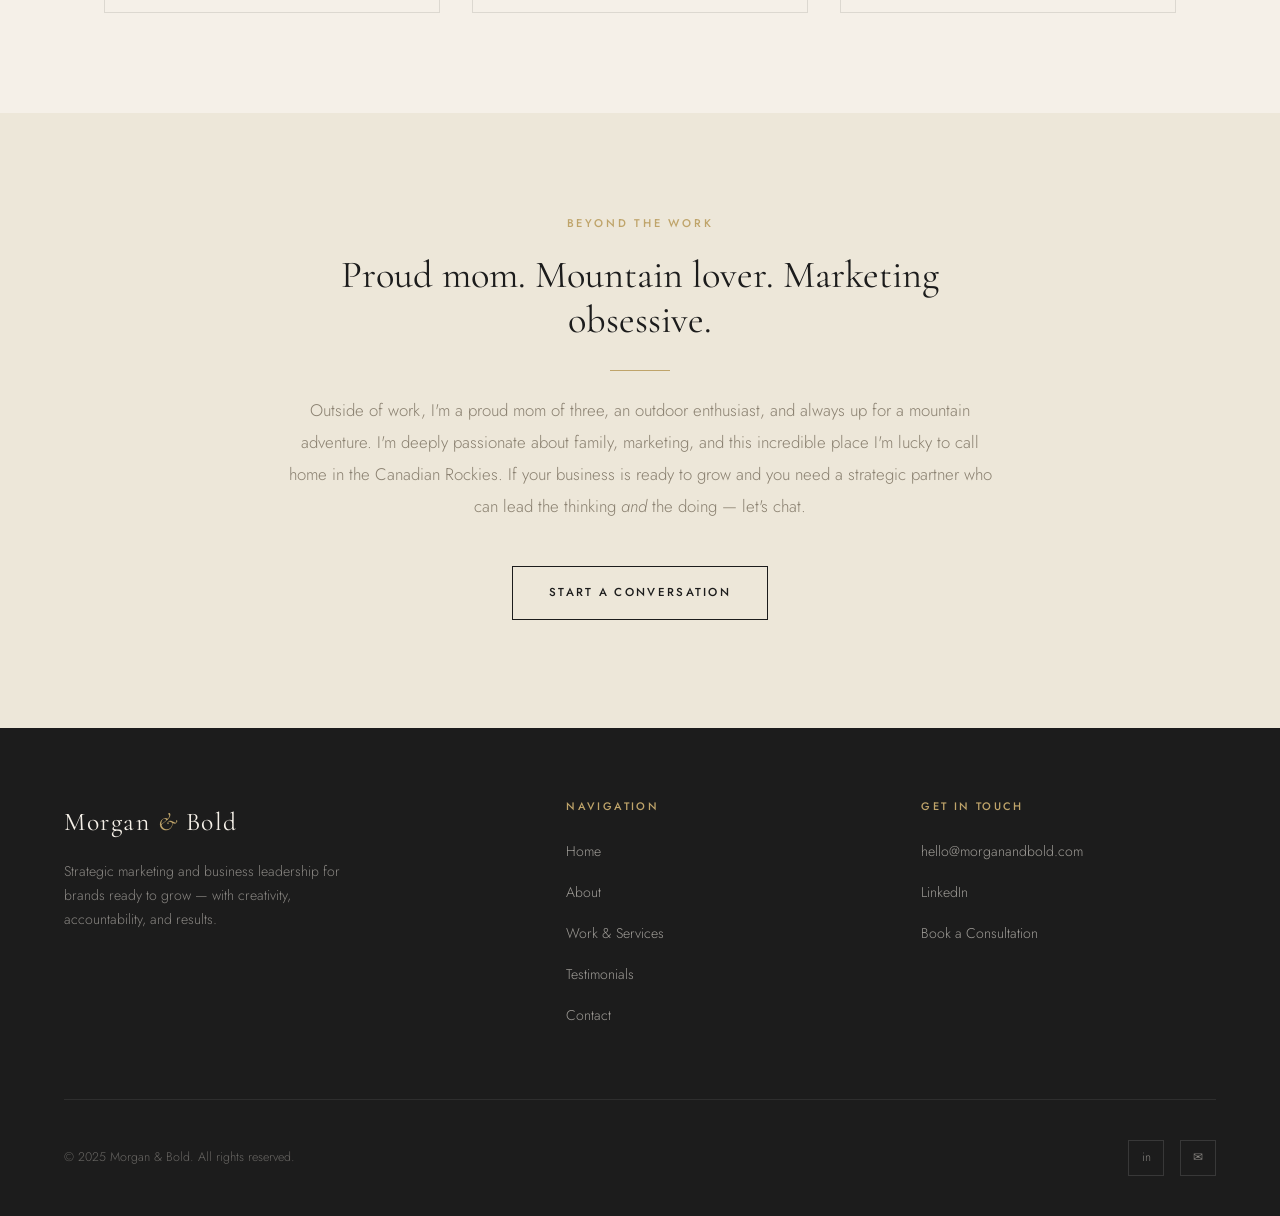
==== commit 96366ad3: "Remove 'Add your photo here' placeholder text Removed placeholder text for photo upload." ====
--- a/about.html
+++ b/about.html
@@ -53,7 +53,7 @@
                 <circle cx="32" cy="24" r="14" stroke="#BFA46A" stroke-width="1.5"/>
                 <path d="M6 58c0-14.359 11.640-26 26-26s26 11.641 26 26" stroke="#BFA46A" stroke-width="1.5"/>
               </svg>
-              <p>Add your photo here</p>
+            
             </div>
           </div>
         </div>
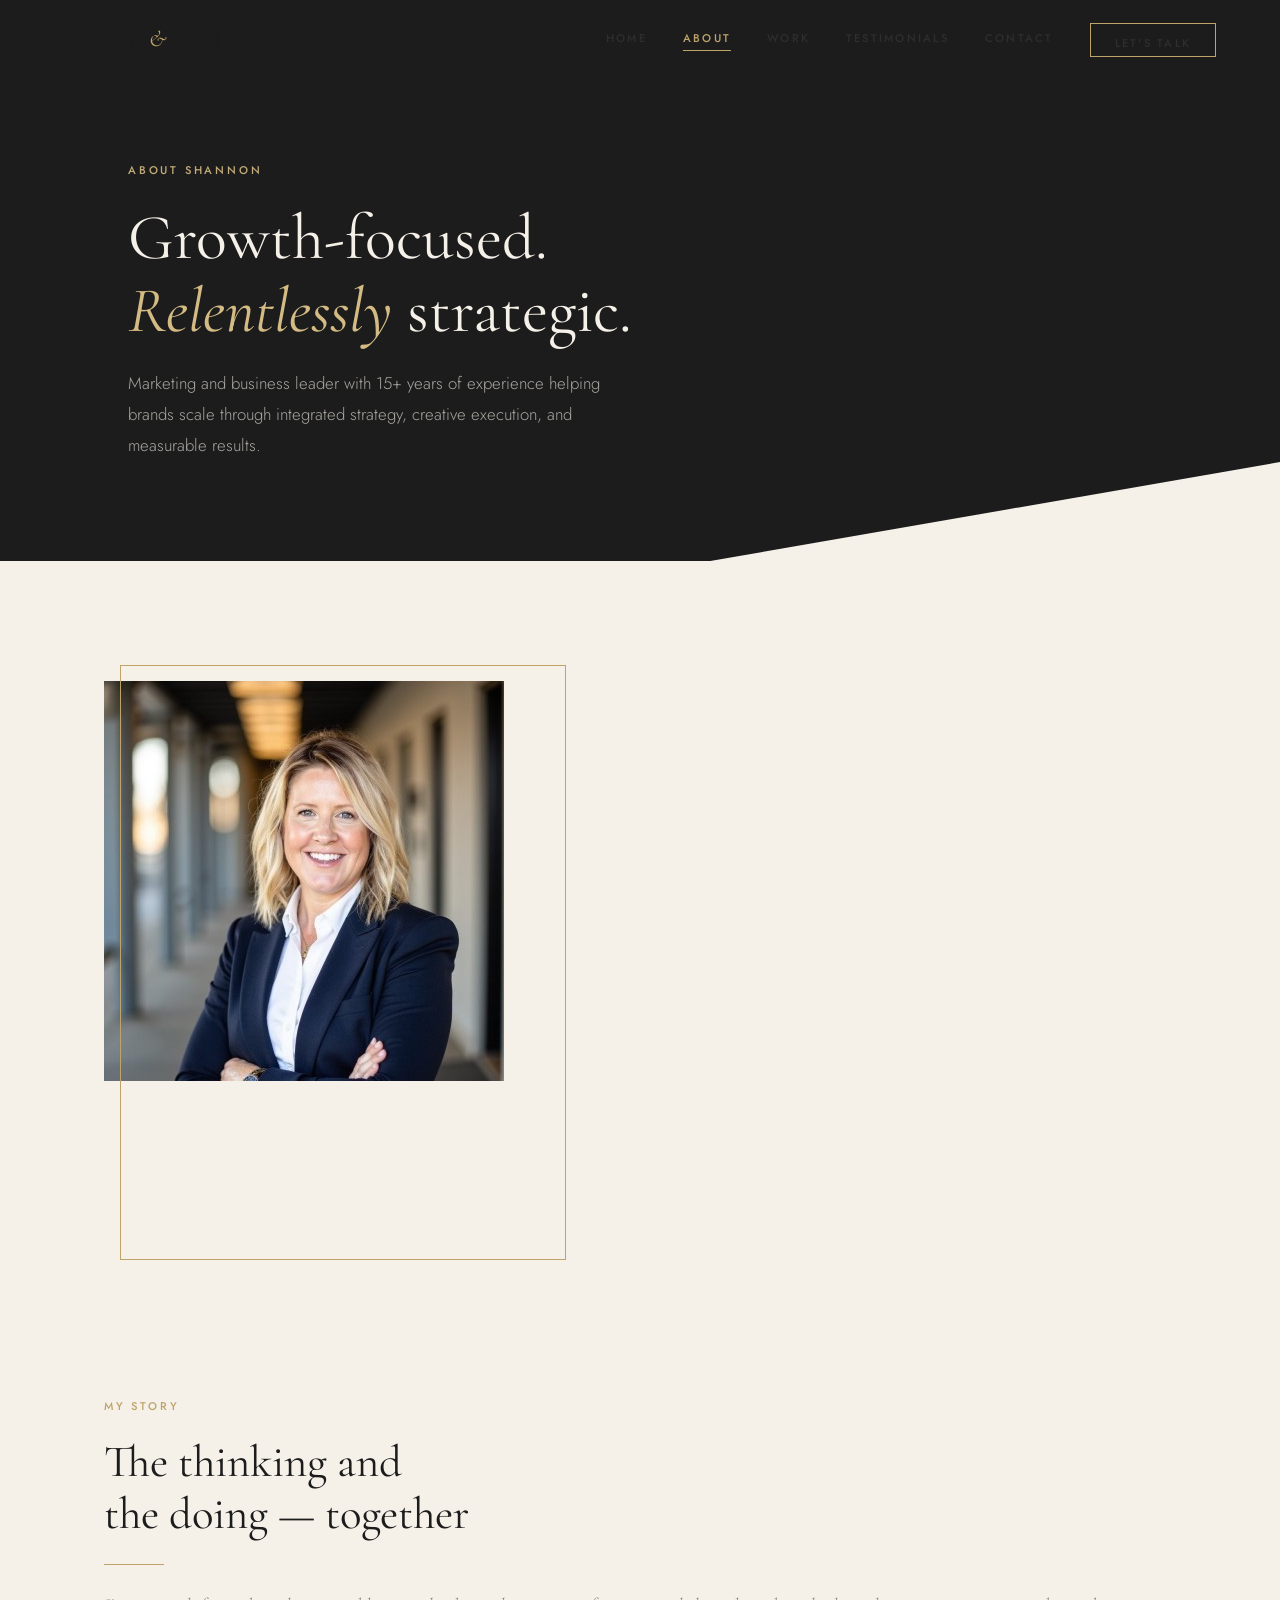
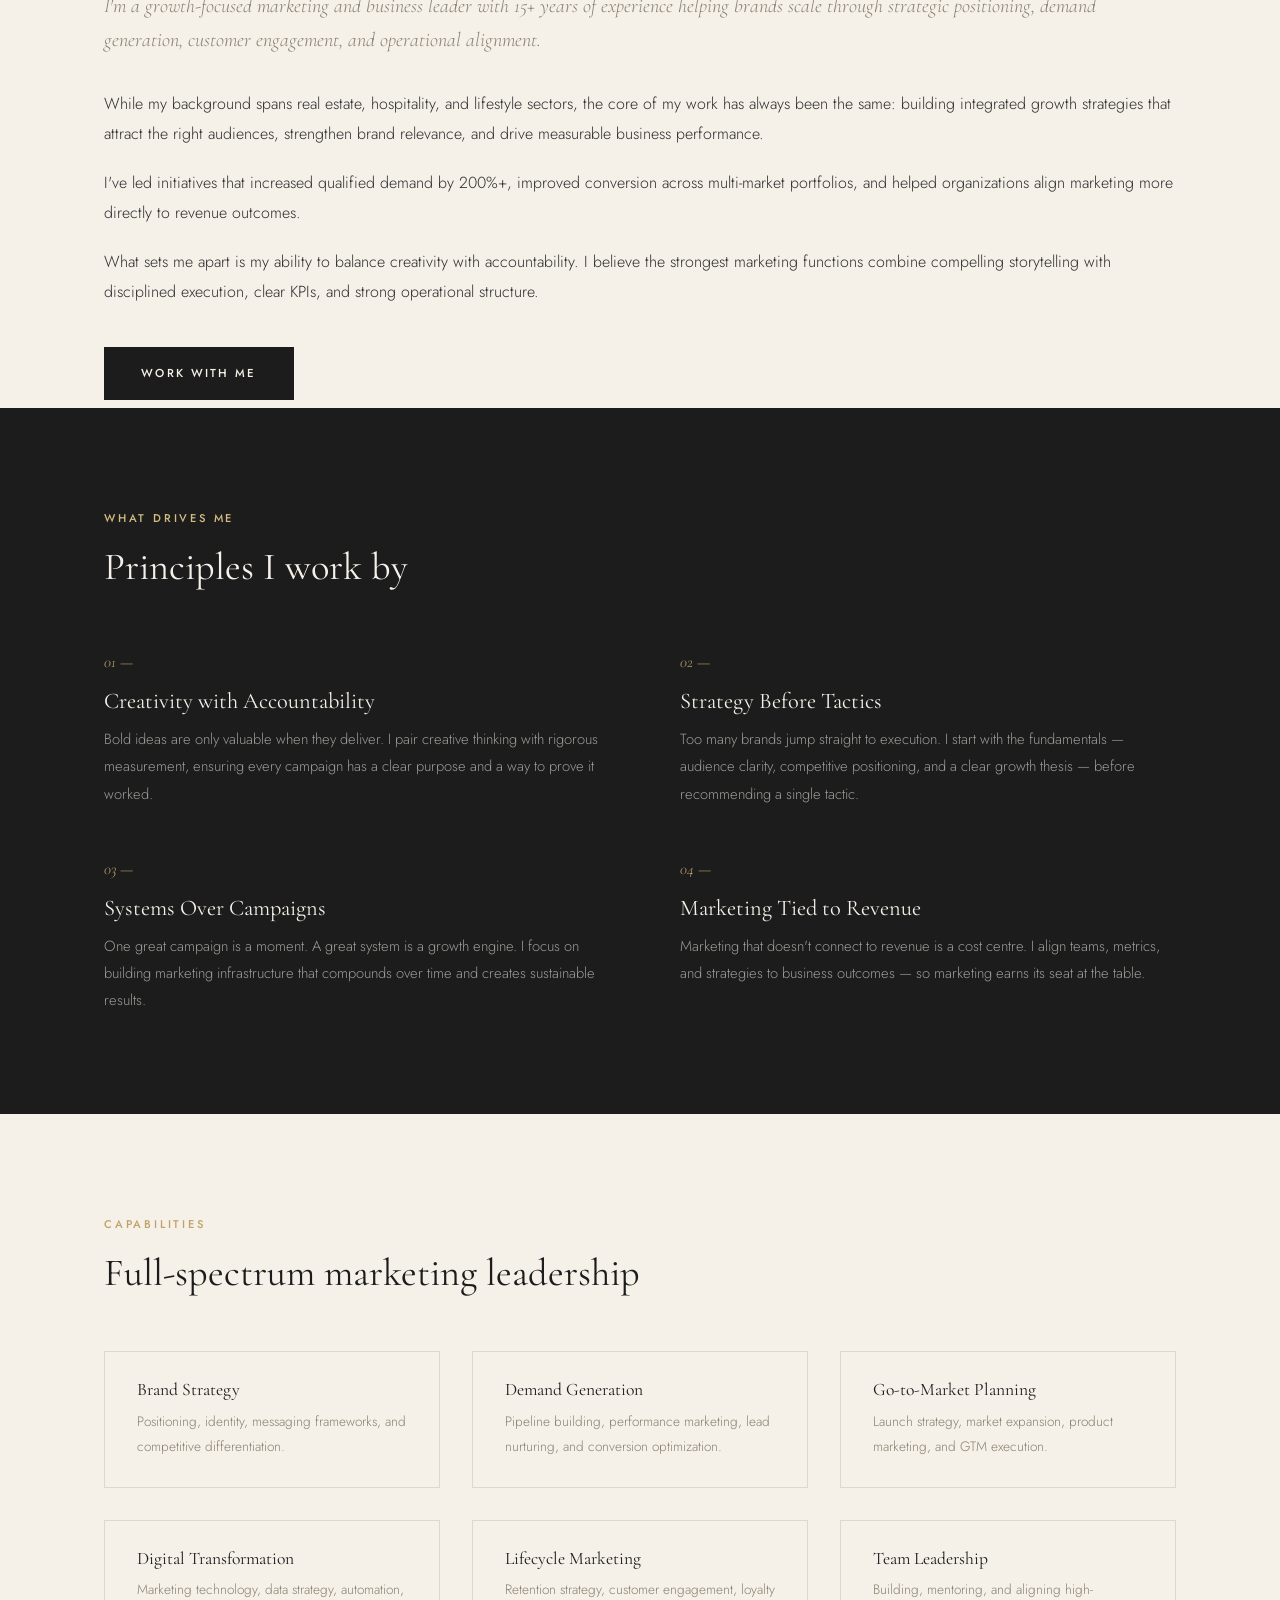
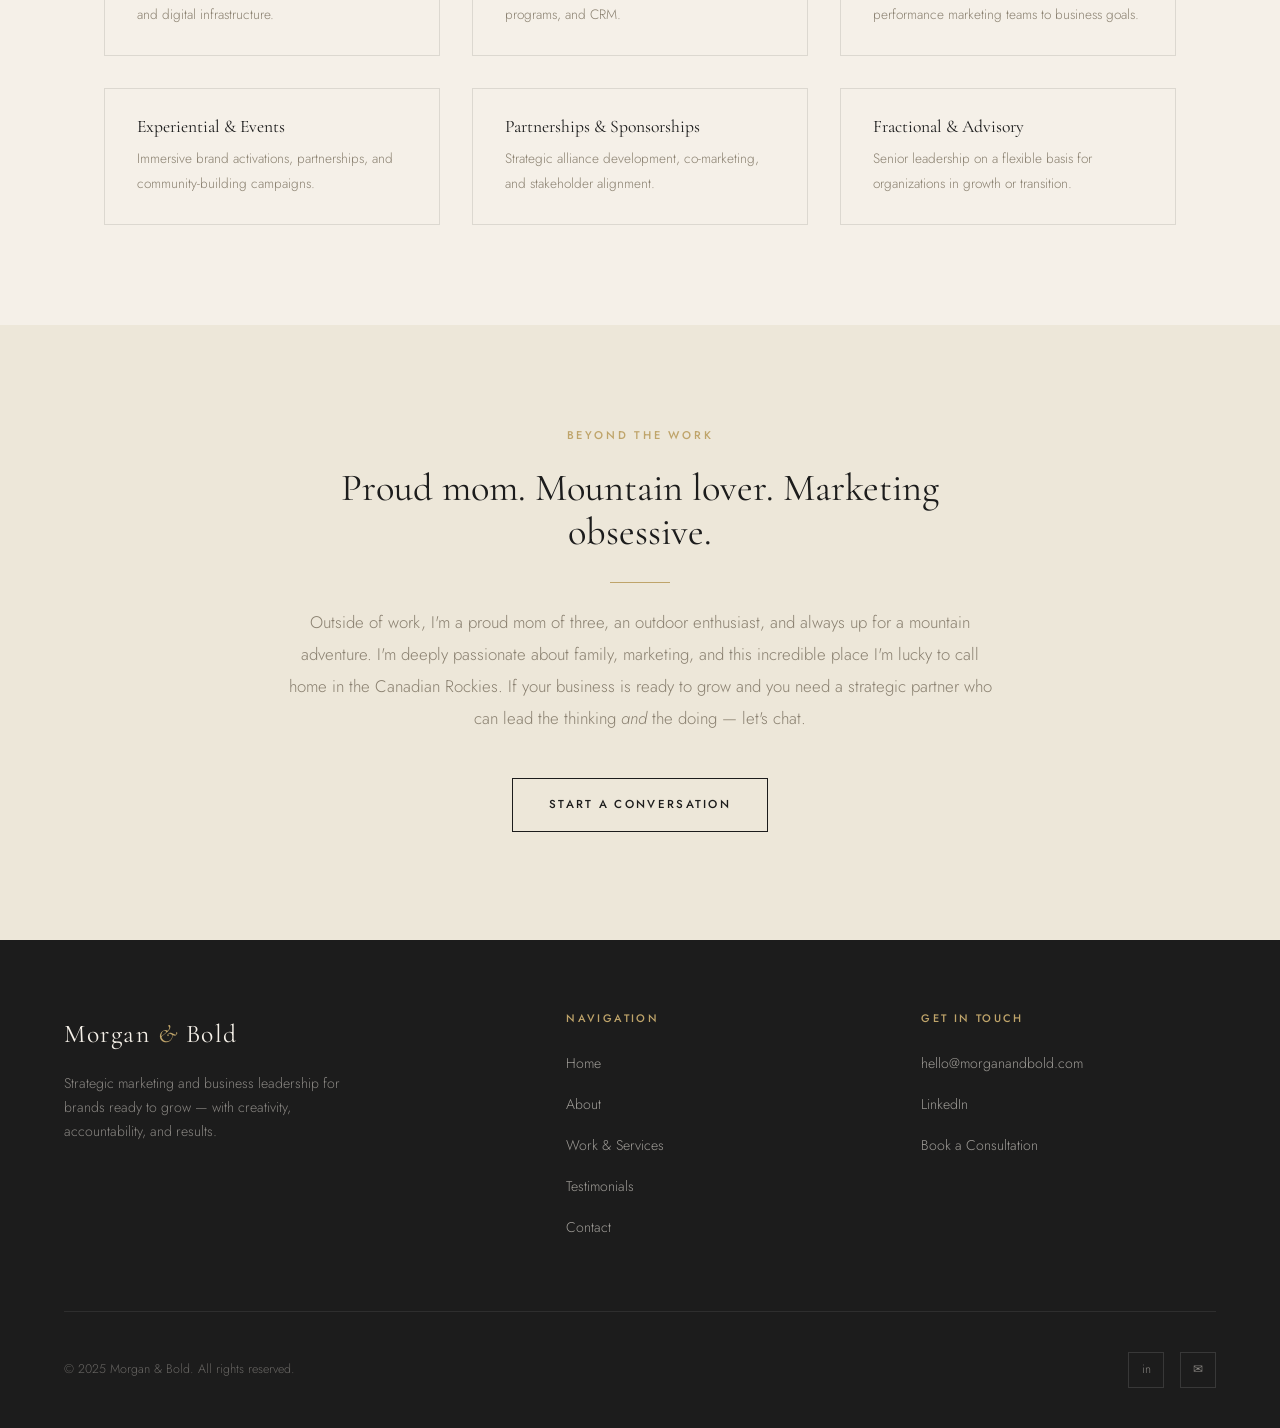
==== commit fbaafd67: "Refactor about section by removing photo placeholder Removed the placeholder SVG and related div for" ====
--- a/about.html
+++ b/about.html
@@ -42,20 +42,15 @@
   </div>
 
   <!-- ══ ABOUT INTRO ══ -->
-  <section>
-    <div class="container">
-      <div class="about-intro">
-        <div>
-          <div class="about-photo-wrap">
+
+<section>
+  <div class="container">
+    <div class="about-intro">
+      <div>
+        <div class="about-photo-wrap">
           <img src="images/shannon.jpg" alt="Shannon Lee Morgan" class="hero-photo">
-            <div class="about-photo-placeholder">
-              <svg width="64" height="64" viewBox="0 0 64 64" fill="none">
-                <circle cx="32" cy="24" r="14" stroke="#BFA46A" stroke-width="1.5"/>
-                <path d="M6 58c0-14.359 11.640-26 26-26s26 11.641 26 26" stroke="#BFA46A" stroke-width="1.5"/>
-              </svg>
-            
-            </div>
-          </div>
+        </div>
+      </div>
         </div>
 
         <div class="about-text">
